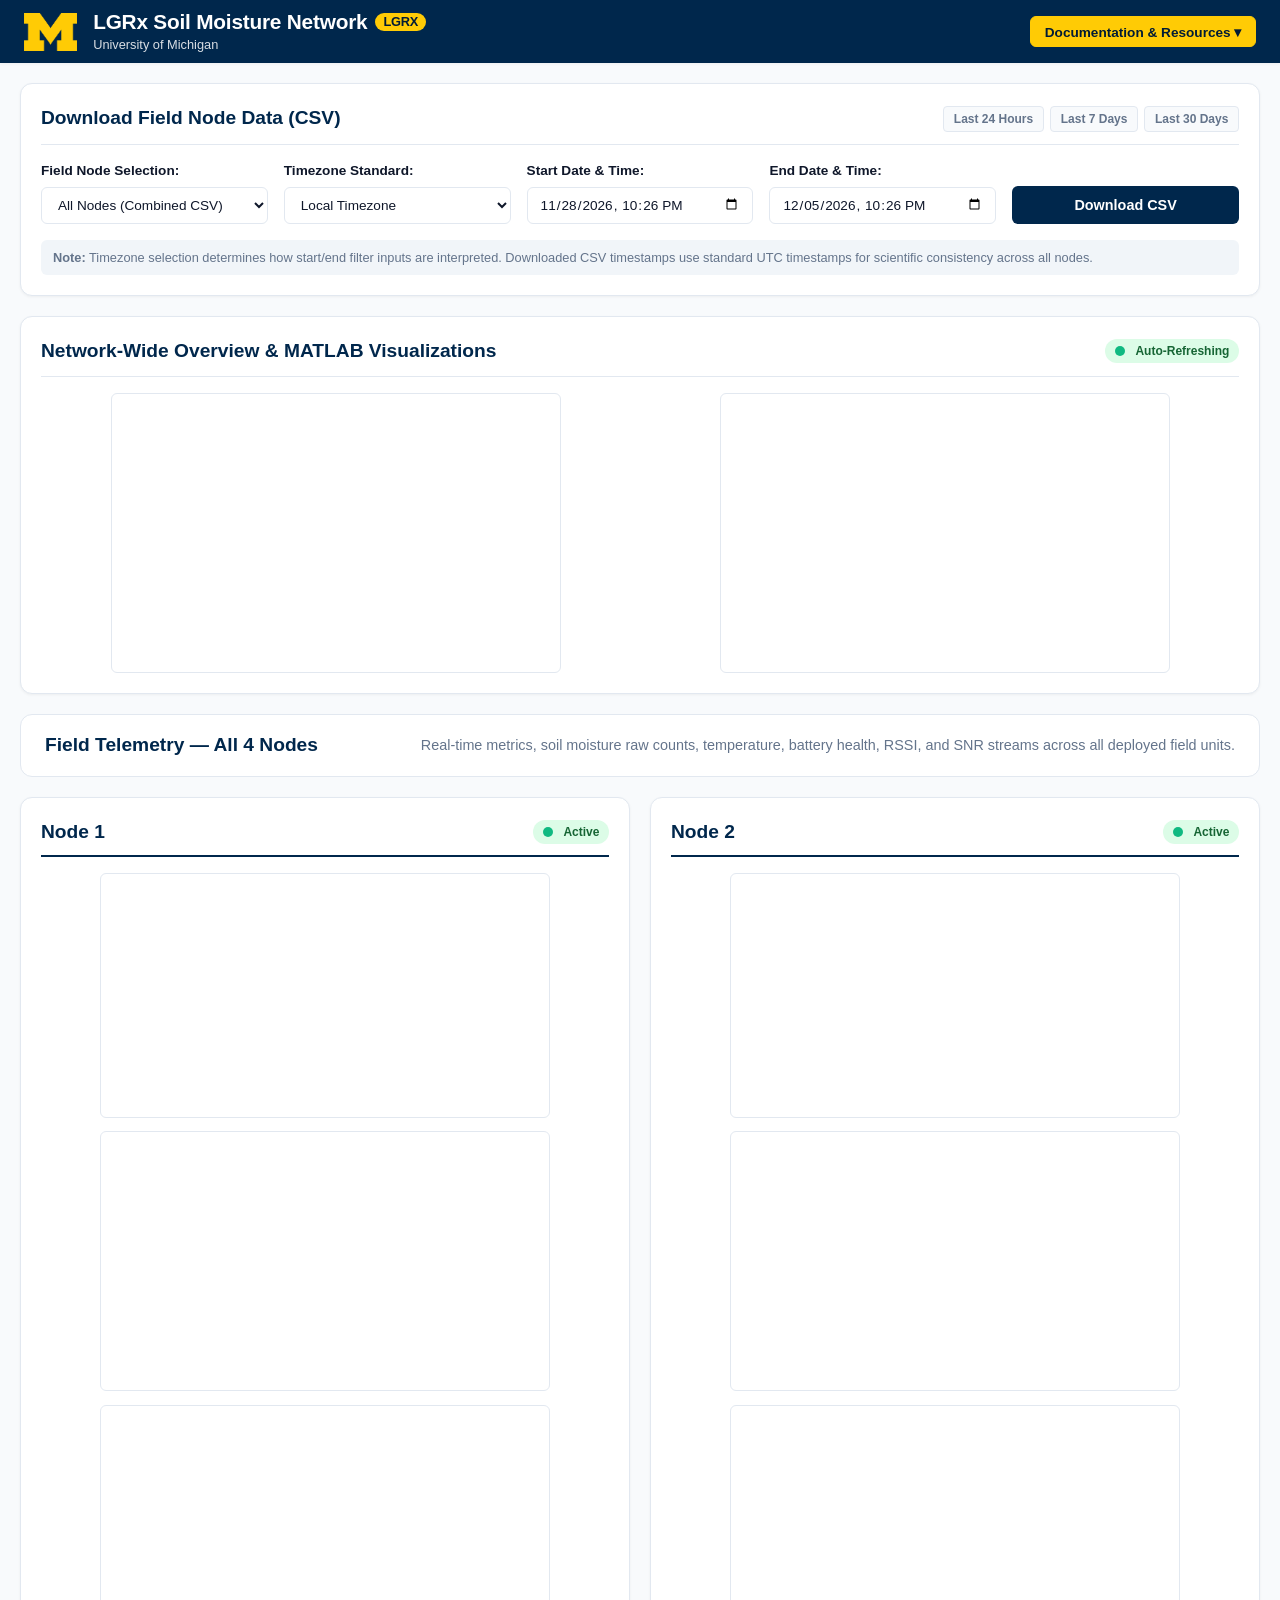
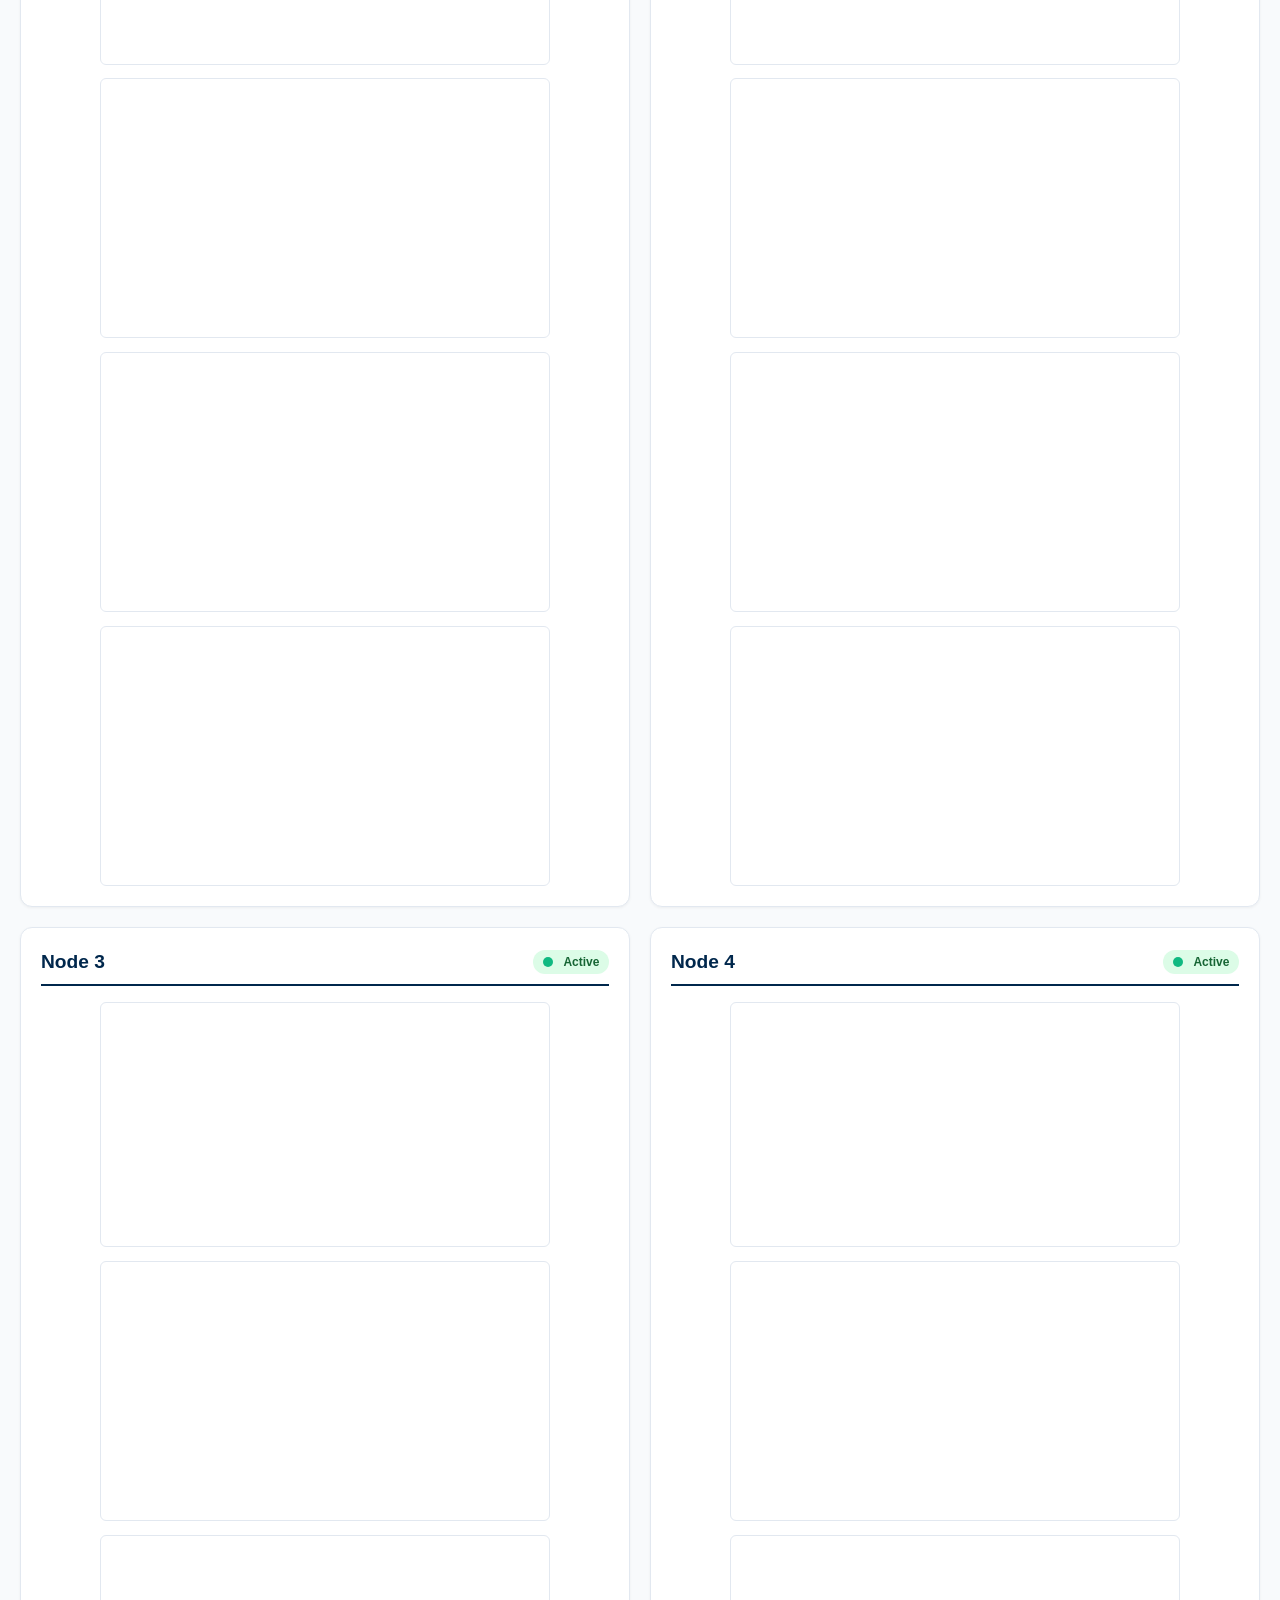
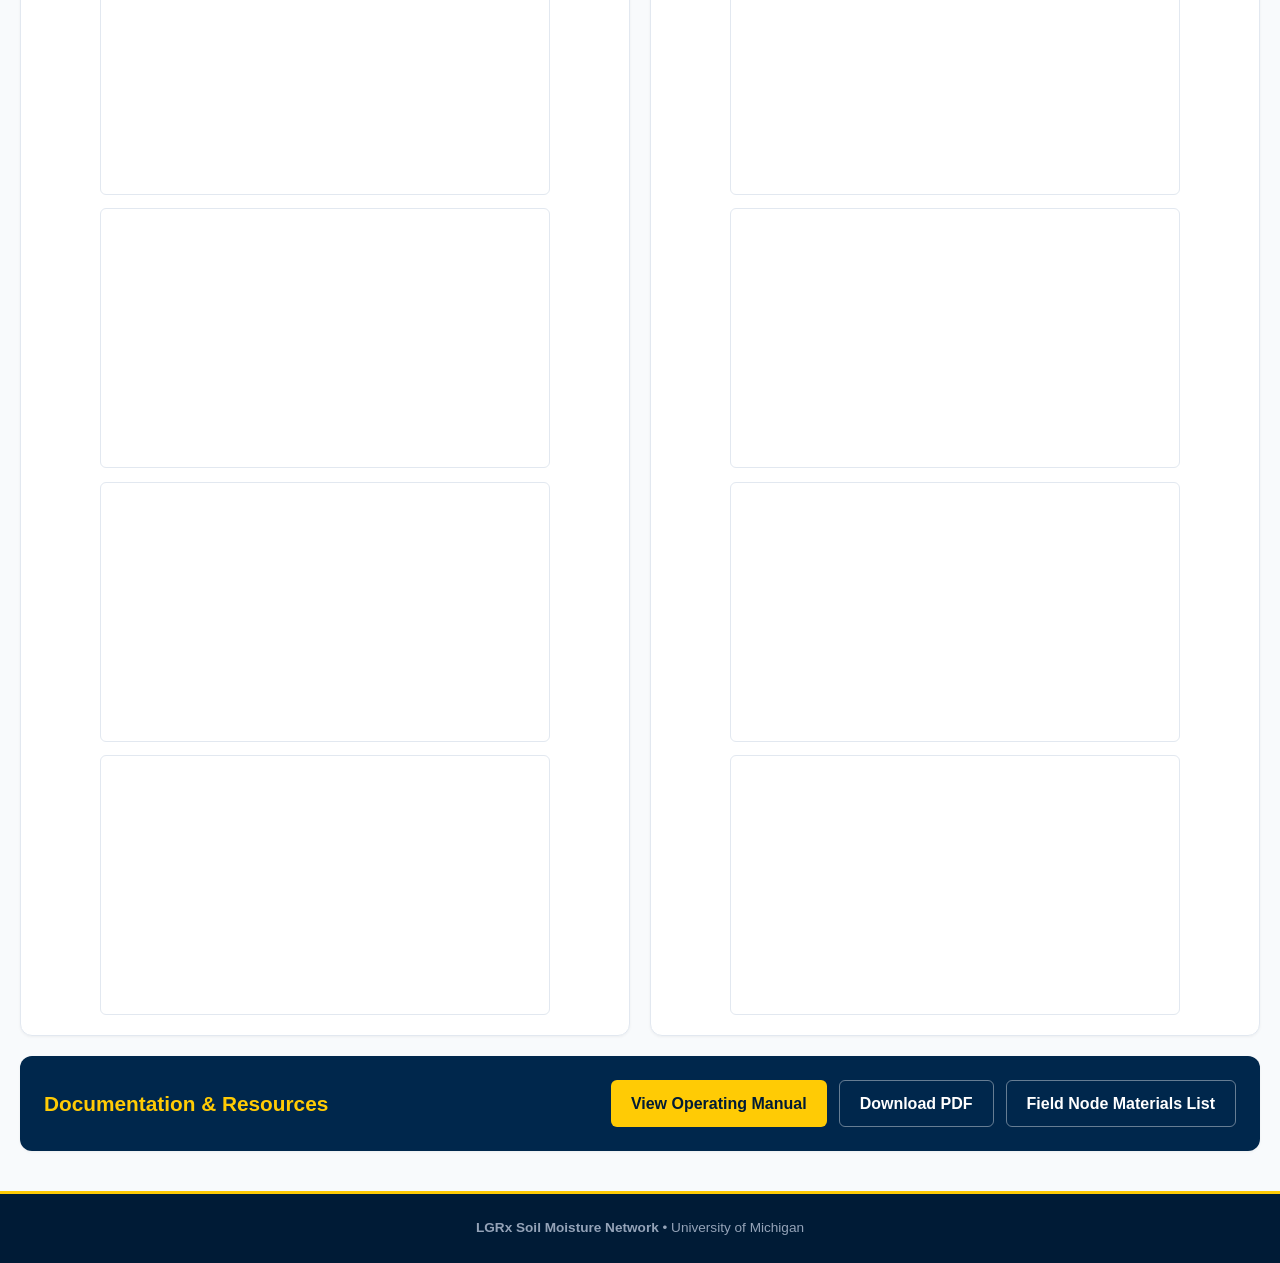
==== index.html @ bcc104c2 "Force CSS cache refresh for dropdown menu styles" ====
<!DOCTYPE html>
<html lang="en">
<head>
    <meta charset="UTF-8">
    <meta name="viewport" content="width=device-width, initial-scale=1.0">
    <meta name="description" content="LGRx Soil Moisture Network — Live field node telemetry, MATLAB visualizations, and CSV data download tool.">
    <title>LGRx Soil Moisture Network Dashboard</title>
    <link rel="stylesheet" href="assets/style.css?v=20260827_v2">
    <script src="assets/main.js" defer></script>
    <script src="assets/download.js" defer></script>
</head>
<body>
    <header class="header">
        <div class="header-container">
            <div class="branding">
                <a href="index.html">
                    <img src="assets/images/Block_M-Hex.png" alt="University of Michigan Block M Logo">
                </a>
                <div class="branding-text">
                    <h1>LGRx Soil Moisture Network <span class="badge-lgrx">LGRx</span></h1>
                    <p>University of Michigan</p>
                </div>
            </div>
            <nav class="nav-links" aria-label="Main navigation">
                <div class="dropdown">
                    <button class="btn-highlight" aria-haspopup="true">Documentation & Resources ▾</button>
                    <div class="dropdown-content">
                        <a href="manual.html">View Operating Manual</a>
                        <a href="assets/manual.pdf" download>Download Manual (PDF)</a>
                        <a href="assets/field-node-materials.xlsx" download>Field Node Materials List</a>
                    </div>
                </div>
            </nav>
        </div>
    </header>

    <div class="main-wrapper">

        <!-- Data Download Section -->
        <section id="data-download" class="section-card">
            <div class="section-header">
                <h2>Download Field Node Data (CSV)</h2>
                <div class="preset-buttons">
                    <button type="button" class="btn-preset" id="preset-24h">Last 24 Hours</button>
                    <button type="button" class="btn-preset" id="preset-7d">Last 7 Days</button>
                    <button type="button" class="btn-preset" id="preset-30d">Last 30 Days</button>
                </div>
            </div>
            
            <form id="download-form">
                <div class="download-grid">
                    <div class="form-group">
                        <label for="node-select">Field Node Selection:</label>
                        <select id="node-select">
                            <option value="all">All Nodes (Combined CSV)</option>
                            <option value="1">Node 1 (Channel 2996904)</option>
                            <option value="2">Node 2 (Channel 2996908)</option>
                            <option value="3">Node 3 (Channel 2996910)</option>
                            <option value="4">Node 4 (Channel 2996911)</option>
                        </select>
                    </div>

                    <div class="form-group">
                        <label for="timezone-select">Timezone Standard:</label>
                        <select id="timezone-select">
                            <option value="local">Local Timezone</option>
                            <option value="UTC">UTC (Universal Time)</option>
                        </select>
                    </div>

                    <div class="form-group">
                        <label for="start">Start Date & Time:</label>
                        <input type="datetime-local" id="start" required>
                    </div>

                    <div class="form-group">
                        <label for="end">End Date & Time:</label>
                        <input type="datetime-local" id="end" required>
                    </div>

                    <div class="form-group">
                        <button type="submit" class="btn-submit">
                            <span>Download CSV</span>
                        </button>
                    </div>
                </div>
            </form>
            
            <div id="download-status" class="download-status"></div>

            <p class="download-note">
                <strong>Note:</strong> Timezone selection determines how start/end filter inputs are interpreted. Downloaded CSV timestamps use standard UTC timestamps for scientific consistency across all nodes.
            </p>
        </section>

        <!-- Network Overview Plots -->
        <section id="network-plots" class="section-card">
            <div class="section-header">
                <h2>Network-Wide Overview & MATLAB Visualizations</h2>
                <span class="node-status-badge"><span class="pulse-dot"></span>Auto-Refreshing</span>
            </div>
            <div class="plot-row">
                <iframe
                    id="moisturePlot"
                    title="Volumetric Soil Moisture Network Overview"
                    src="https://thingspeak.mathworks.com/apps/matlab_visualizations/631513"
                    loading="lazy">
                </iframe>

                <iframe
                    id="tempPlot"
                    title="Ground Temperature Network Overview"
                    src="https://thingspeak.mathworks.com/apps/matlab_visualizations/631516"
                    loading="lazy">
                </iframe>
            </div>
        </section>

        <!-- ALL 4 FIELD NODES ON 1 SINGLE PAGE -->
        <section id="all-nodes" class="all-nodes-container">
            <div class="section-header" style="background: var(--bg-card); padding: 1rem 1.5rem; border-radius: var(--radius-md); margin-bottom: 1.25rem; border: 1px solid var(--border-color);">
                <h2>Field Telemetry — All 4 Nodes</h2>
                <p style="font-size: 0.9rem; color: var(--text-muted);">Real-time metrics, soil moisture raw counts, temperature, battery health, RSSI, and SNR streams across all deployed field units.</p>
            </div>

            <div class="nodes-grid-4col">
                <!-- NODE 1 -->
                <div class="node-card">
                    <div class="node-header">
                        <h3><a href="https://thingspeak.mathworks.com/channels/2996904" target="_blank" rel="noopener noreferrer">Node 1</a></h3>
                        <span class="node-status-badge"><span class="pulse-dot"></span>Active</span>
                    </div>
                    <div class="iframe-container">
                        <iframe loading="lazy" class="widget-iframe" src="https://thingspeak.mathworks.com/channels/2996904/widgets/1096794" title="Node 1 Status Widget"></iframe>
                        <iframe loading="lazy" src="https://thingspeak.mathworks.com/channels/2996904/charts/2?bgcolor=%23ffffff&color=%2300274C&days=10&dynamic=true&title=Raw+Soil+Moisture&type=line&xaxis=Date&yaxis=Soil+Moisture+%28Raw%29" title="Node 1 Raw Soil Moisture"></iframe>
                        <iframe loading="lazy" src="https://thingspeak.mathworks.com/channels/2996904/charts/3?bgcolor=%23ffffff&color=%2300b4d8&days=10&dynamic=true&title=Temperature&type=line&xaxis=Date&yaxis=Temperature+%28C%29" title="Node 1 Temperature"></iframe>
                        <iframe loading="lazy" src="https://thingspeak.mathworks.com/channels/2996904/charts/4?average=240&bgcolor=%23ffffff&color=%23FFCB05&days=10&dynamic=true&title=Battery+Voltage&type=line&xaxis=Date&yaxis=Volts" title="Node 1 Battery Voltage"></iframe>
                        <iframe loading="lazy" src="https://thingspeak.mathworks.com/channels/2996904/charts/5?bgcolor=%23ffffff&color=%2310b981&days=2&dynamic=true&results=60&title=Received+Signal+Strength&type=line&xaxis=Date&yaxis=dBm" title="Node 1 RSSI"></iframe>
                        <iframe loading="lazy" src="https://thingspeak.mathworks.com/channels/2996904/charts/6?bgcolor=%23ffffff&color=%238b5cf6&days=2&dynamic=true&results=60&title=Signal-to-Noise+Ratio&type=line&xaxis=Date&yaxis=dB" title="Node 1 SNR"></iframe>
                    </div>
                </div>

                <!-- NODE 2 -->
                <div class="node-card">
                    <div class="node-header">
                        <h3><a href="https://thingspeak.mathworks.com/channels/2996908" target="_blank" rel="noopener noreferrer">Node 2</a></h3>
                        <span class="node-status-badge"><span class="pulse-dot"></span>Active</span>
                    </div>
                    <div class="iframe-container">
                        <iframe loading="lazy" class="widget-iframe" src="https://thingspeak.mathworks.com/channels/2996908/widgets/1096799" title="Node 2 Status Widget"></iframe>
                        <iframe loading="lazy" src="https://thingspeak.mathworks.com/channels/2996908/charts/2?bgcolor=%23ffffff&color=%2300274C&days=10&dynamic=true&title=Raw+Soil+Moisture&type=line&xaxis=Date&yaxis=Soil+Moisture+%28Raw%29" title="Node 2 Raw Soil Moisture"></iframe>
                        <iframe loading="lazy" src="https://thingspeak.mathworks.com/channels/2996908/charts/3?bgcolor=%23ffffff&color=%2300b4d8&days=10&dynamic=true&title=Temperature&type=line&xaxis=Date&yaxis=Temperature+%28C%29" title="Node 2 Temperature"></iframe>
                        <iframe loading="lazy" src="https://thingspeak.mathworks.com/channels/2996908/charts/4?average=240&bgcolor=%23ffffff&color=%23FFCB05&days=10&dynamic=true&title=Battery+Voltage&type=line&xaxis=Date&yaxis=Volts" title="Node 2 Battery Voltage"></iframe>
                        <iframe loading="lazy" src="https://thingspeak.mathworks.com/channels/2996908/charts/5?bgcolor=%23ffffff&color=%2310b981&days=2&dynamic=true&results=60&title=Received+Signal+Strength&type=line&xaxis=Date&yaxis=dBm" title="Node 2 RSSI"></iframe>
                        <iframe loading="lazy" src="https://thingspeak.mathworks.com/channels/2996908/charts/6?bgcolor=%23ffffff&color=%238b5cf6&days=2&dynamic=true&results=60&title=Signal-to-Noise+Ratio&type=line&xaxis=Date&yaxis=dB" title="Node 2 SNR"></iframe>
                    </div>
                </div>

                <!-- NODE 3 -->
                <div class="node-card">
                    <div class="node-header">
                        <h3><a href="https://thingspeak.mathworks.com/channels/2996910" target="_blank" rel="noopener noreferrer">Node 3</a></h3>
                        <span class="node-status-badge"><span class="pulse-dot"></span>Active</span>
                    </div>
                    <div class="iframe-container">
                        <iframe loading="lazy" class="widget-iframe" src="https://thingspeak.mathworks.com/channels/2996910/widgets/1096813" title="Node 3 Status Widget"></iframe>
                        <iframe loading="lazy" src="https://thingspeak.mathworks.com/channels/2996910/charts/2?bgcolor=%23ffffff&color=%2300274C&days=10&dynamic=true&title=Raw+Soil+Moisture&type=line&xaxis=Date&yaxis=Soil+Moisture+%28Raw%29" title="Node 3 Raw Soil Moisture"></iframe>
                        <iframe loading="lazy" src="https://thingspeak.mathworks.com/channels/2996910/charts/3?bgcolor=%23ffffff&color=%2300b4d8&days=10&dynamic=true&title=Temperature&type=line&xaxis=Date&yaxis=Temperature+%28C%29" title="Node 3 Temperature"></iframe>
                        <iframe loading="lazy" src="https://thingspeak.mathworks.com/channels/2996910/charts/4?average=240&bgcolor=%23ffffff&color=%23FFCB05&days=10&dynamic=true&title=Battery+Voltage&type=line&xaxis=Date&yaxis=Volts" title="Node 3 Battery Voltage"></iframe>
                        <iframe loading="lazy" src="https://thingspeak.mathworks.com/channels/2996910/charts/5?bgcolor=%23ffffff&color=%2310b981&days=2&dynamic=true&results=60&title=Received+Signal+Strength&type=line&xaxis=Date&yaxis=dBm" title="Node 3 RSSI"></iframe>
                        <iframe loading="lazy" src="https://thingspeak.mathworks.com/channels/2996910/charts/6?bgcolor=%23ffffff&color=%238b5cf6&days=2&dynamic=true&results=60&title=Signal-to-Noise+Ratio&type=line&xaxis=Date&yaxis=dB" title="Node 3 SNR"></iframe>
                    </div>
                </div>

                <!-- NODE 4 -->
                <div class="node-card">
                    <div class="node-header">
                        <h3><a href="https://thingspeak.mathworks.com/channels/2996911" target="_blank" rel="noopener noreferrer">Node 4</a></h3>
                        <span class="node-status-badge"><span class="pulse-dot"></span>Active</span>
                    </div>
                    <div class="iframe-container">
                        <iframe loading="lazy" class="widget-iframe" src="https://thingspeak.mathworks.com/channels/2996911/widgets/1096815" title="Node 4 Status Widget"></iframe>
                        <iframe loading="lazy" src="https://thingspeak.mathworks.com/channels/2996911/charts/2?bgcolor=%23ffffff&color=%2300274C&days=10&dynamic=true&title=Raw+Soil+Moisture&type=line&xaxis=Date&yaxis=Soil+Moisture+%28Raw%29" title="Node 4 Raw Soil Moisture"></iframe>
                        <iframe loading="lazy" src="https://thingspeak.mathworks.com/channels/2996911/charts/3?bgcolor=%23ffffff&color=%2300b4d8&days=10&dynamic=true&title=Temperature&type=line&xaxis=Date&yaxis=Temperature+%28C%29" title="Node 4 Temperature"></iframe>
                        <iframe loading="lazy" src="https://thingspeak.mathworks.com/channels/2996911/charts/4?average=240&bgcolor=%23ffffff&color=%23FFCB05&days=10&dynamic=true&title=Battery+Voltage&type=line&xaxis=Date&yaxis=Volts" title="Node 4 Battery Voltage"></iframe>
                        <iframe loading="lazy" src="https://thingspeak.mathworks.com/channels/2996911/charts/5?bgcolor=%23ffffff&color=%2310b981&days=2&dynamic=true&results=60&title=Received+Signal+Strength&type=line&xaxis=Date&yaxis=dBm" title="Node 4 RSSI"></iframe>
                        <iframe loading="lazy" src="https://thingspeak.mathworks.com/channels/2996911/charts/6?bgcolor=%23ffffff&color=%238b5cf6&days=2&dynamic=true&results=60&title=Signal-to-Noise+Ratio&type=line&xaxis=Date&yaxis=dB" title="Node 4 SNR"></iframe>
                    </div>
                </div>
            </div>
        </section>

        <!-- Soil Moisture Operating Manual & Resources Banner Section -->
        <section id="operating-manual" class="manual-banner">
            <div class="manual-content">
                <h2>Documentation & Resources</h2>
            </div>
            <div class="manual-actions">
                <a href="manual.html" class="btn-manual-primary">View Operating Manual</a>
                <a href="assets/manual.pdf" download class="btn-manual-secondary">Download PDF</a>
                <a href="assets/field-node-materials.xlsx" download class="btn-manual-secondary">Field Node Materials List</a>
            </div>
        </section>

    </div>

    <footer class="footer">
        <p><strong>LGRx Soil Moisture Network</strong> • University of Michigan</p>
    </footer>
</body>
</html>
---- assets/style.css ----
/* ==========================================================================
   LGRx Soil Moisture Network — Custom Design System
   University of Michigan
   ========================================================================== */

:root {
  --umich-blue: #00274C;
  --umich-blue-dark: #001b36;
  --umich-blue-matte: #00274C;
  --umich-maize: #FFCB05;
  --accent-cyan: #00b4d8;
  --accent-green: #10b981;
  --accent-red: #ef4444;
  
  --bg-main: #f8fafc;
  --bg-card: #ffffff;
  --border-color: #e2e8f0;
  --border-hover: #cbd5e1;
  
  --text-main: #0f172a;
  --text-muted: #64748b;
  --text-light: #94a3b8;

  --shadow-sm: 0 1px 3px rgba(0,0,0,0.05);
  --shadow-md: 0 4px 12px rgba(0,0,0,0.06);
  --shadow-lg: 0 10px 25px rgba(0,0,0,0.1);
  --radius-sm: 6px;
  --radius-md: 12px;
  --radius-lg: 16px;
}

/* Base Styles - Arial font */
* {
  box-sizing: border-box;
  margin: 0;
  padding: 0;
}

body {
  font-family: Arial, Helvetica, sans-serif;
  background-color: var(--bg-main);
  color: var(--text-main);
  line-height: 1.5;
  -webkit-font-smoothing: antialiased;
}

/* Header & Navigation Taskbar — Scrolls away with the page (position: relative) */
.header {
  background-color: var(--umich-blue-matte);
  color: #ffffff;
  padding: 0.6rem 1.5rem;
  box-shadow: var(--shadow-sm);
  position: relative;
  z-index: 100;
}

.header-container {
  max-width: 1800px;
  margin: 0 auto;
  display: flex;
  justify-content: space-between;
  align-items: center;
  flex-wrap: wrap;
  gap: 0.75rem;
}

.branding {
  display: flex;
  align-items: center;
  gap: 1rem;
}

.branding img {
  height: 38px;
  width: auto;
  object-fit: contain;
  display: block;
}

.branding-text h1 {
  font-family: Arial, Helvetica, sans-serif;
  font-size: 1.3rem;
  font-weight: bold;
  color: #ffffff;
  letter-spacing: -0.01em;
  display: flex;
  align-items: center;
  gap: 0.5rem;
  line-height: 1.2;
}

.branding-text h1 .badge-lgrx {
  background-color: var(--umich-maize);
  color: var(--umich-blue-dark);
  font-size: 0.8rem;
  padding: 0.1rem 0.5rem;
  border-radius: 16px;
  font-weight: bold;
  text-transform: uppercase;
}

.branding-text p {
  font-size: 0.8rem;
  color: rgba(255, 255, 255, 0.85);
}

.nav-links {
  display: flex;
  align-items: center;
  gap: 0.5rem;
}

.nav-links a, .nav-links button {
  background: transparent;
  border: 1px solid rgba(255, 255, 255, 0.25);
  color: #ffffff;
  padding: 0.4rem 0.85rem;
  border-radius: var(--radius-sm);
  font-size: 0.85rem;
  font-weight: bold;
  text-decoration: none;
  cursor: pointer;
  transition: all 0.2s ease;
  display: inline-flex;
  align-items: center;
  font-family: Arial, Helvetica, sans-serif;
}

.nav-links a:hover, .nav-links button:hover {
  background: rgba(255, 255, 255, 0.2);
  border-color: var(--umich-maize);
  color: var(--umich-maize);
}

.nav-links .btn-highlight {
  background: var(--umich-maize);
  color: var(--umich-blue-dark);
  font-weight: bold;
  border-color: var(--umich-maize);
}

.nav-links .btn-highlight:hover {
  background: #e6b800;
  color: var(--umich-blue-dark);
}

/* Dropdown Menu Styles */
.dropdown {
  position: relative;
  display: inline-block;
}

.dropdown-content {
  display: none;
  position: absolute;
  right: 0;
  background-color: var(--bg-card);
  min-width: 250px;
  box-shadow: var(--shadow-lg);
  border-radius: var(--radius-sm);
  z-index: 200;
  border: 1px solid var(--border-color);
  margin-top: 0.25rem;
  overflow: hidden;
}

.nav-links .dropdown-content a {
  color: var(--text-main);
  background: transparent;
  padding: 0.75rem 1rem;
  text-decoration: none;
  display: block;
  border: none;
  border-bottom: 1px solid var(--border-color);
  font-weight: normal;
  border-radius: 0;
}

.nav-links .dropdown-content a:last-child {
  border-bottom: none;
}

.nav-links .dropdown-content a:hover {
  background-color: var(--bg-main);
  color: var(--umich-blue);
  border-bottom: 1px solid var(--border-color);
}

.nav-links .dropdown:hover .dropdown-content,
.nav-links .dropdown:focus-within .dropdown-content {
  display: block;
}

/* Page Layout */
.main-wrapper {
  max-width: 1800px;
  margin: 0 auto;
  padding: 1.25rem;
}

.pulse-dot {
  display: inline-block;
  width: 10px;
  height: 10px;
  border-radius: 50%;
  background-color: var(--accent-green);
  box-shadow: 0 0 0 0 rgba(16, 185, 129, 0.7);
  animation: pulse 2s infinite;
  margin-right: 6px;
}

@keyframes pulse {
  0% { box-shadow: 0 0 0 0 rgba(16, 185, 129, 0.7); }
  70% { box-shadow: 0 0 0 8px rgba(16, 185, 129, 0); }
  100% { box-shadow: 0 0 0 0 rgba(16, 185, 129, 0); }
}

/* Sections Styling */
.section-card {
  background: var(--bg-card);
  border-radius: var(--radius-md);
  border: 1px solid var(--border-color);
  box-shadow: var(--shadow-sm);
  padding: 1.25rem;
  margin-bottom: 1.25rem;
}

.section-header {
  display: flex;
  justify-content: space-between;
  align-items: center;
  border-bottom: 1px solid var(--border-color);
  padding-bottom: 0.65rem;
  margin-bottom: 1rem;
}

.section-header h2 {
  font-family: Arial, Helvetica, sans-serif;
  font-size: 1.2rem;
  font-weight: bold;
  color: var(--umich-blue);
}

/* Data Download Form */
.download-grid {
  display: grid;
  grid-template-columns: repeat(auto-fit, minmax(180px, 1fr));
  gap: 1rem;
  align-items: end;
}

.form-group {
  display: flex;
  flex-direction: column;
  gap: 0.35rem;
}

.form-group label {
  font-size: 0.85rem;
  font-weight: bold;
  color: var(--text-main);
  font-family: Arial, Helvetica, sans-serif;
}

.form-group select, .form-group input {
  padding: 0.55rem 0.75rem;
  border: 1px solid var(--border-color);
  border-radius: var(--radius-sm);
  font-size: 0.85rem;
  background-color: #fff;
  color: var(--text-main);
  transition: border-color 0.2s ease;
  font-family: Arial, Helvetica, sans-serif;
}

.form-group select:focus, .form-group input:focus {
  outline: none;
  border-color: var(--umich-blue);
  box-shadow: 0 0 0 3px rgba(0, 39, 76, 0.1);
}

.preset-buttons {
  display: flex;
  gap: 0.4rem;
}

.btn-preset {
  background: var(--bg-main);
  border: 1px solid var(--border-color);
  padding: 0.3rem 0.6rem;
  border-radius: 4px;
  font-size: 0.75rem;
  font-weight: bold;
  cursor: pointer;
  color: var(--text-muted);
  transition: all 0.2s ease;
  font-family: Arial, Helvetica, sans-serif;
}

.btn-preset:hover {
  background: var(--umich-blue);
  color: #fff;
  border-color: var(--umich-blue);
}

/* Solid Matte Blue Submit Button */
.btn-submit {
  background-color: var(--umich-blue-matte);
  color: #ffffff;
  font-weight: bold;
  font-size: 0.9rem;
  padding: 0.6rem 1.25rem;
  border: none;
  border-radius: var(--radius-sm);
  cursor: pointer;
  transition: all 0.2s ease;
  display: inline-flex;
  align-items: center;
  justify-content: center;
  height: 38px;
  font-family: Arial, Helvetica, sans-serif;
}

.btn-submit:hover {
  background-color: var(--umich-blue-dark);
  box-shadow: var(--shadow-sm);
}

.download-note {
  margin-top: 1rem;
  font-size: 0.8rem;
  color: var(--text-muted);
  background: #f1f5f9;
  padding: 0.5rem 0.75rem;
  border-radius: var(--radius-sm);
}

.download-status {
  margin-top: 0.75rem;
  padding: 0.75rem;
  border-radius: var(--radius-sm);
  font-size: 0.85rem;
  font-weight: bold;
  display: none;
}

.download-status.info {
  display: block;
  background: #e0f2fe;
  color: #0369a1;
  border: 1px solid #bae6fd;
}

.download-status.success {
  display: block;
  background: #dcfce7;
  color: #15803d;
  border: 1px solid #bbf7d0;
}

.download-status.error {
  display: block;
  background: #fee2e2;
  color: #b91c1c;
  border: 1px solid #fecaca;
}

/* Network Overview Plots - Centered Alignment */
.plot-row {
  display: flex;
  justify-content: center;
  align-items: center;
  flex-wrap: wrap;
  gap: 1.25rem;
  width: 100%;
}

.plot-row iframe {
  width: 450px;
  max-width: 100%;
  height: 280px;
  border-radius: var(--radius-sm);
  border: 1px solid var(--border-color) !important;
  background: #ffffff;
  margin: 0 auto;
  display: block;
}

/* ALL 4 NODES ON 1 PAGE GRID */
.all-nodes-container {
  margin-bottom: 1.25rem;
}

.nodes-grid-4col {
  display: grid;
  grid-template-columns: repeat(4, 1fr);
  gap: 1.25rem;
}

@media (max-width: 1600px) {
  .nodes-grid-4col {
    grid-template-columns: repeat(2, 1fr);
  }
}

@media (max-width: 900px) {
  .nodes-grid-4col {
    grid-template-columns: 1fr;
  }
}

.node-card {
  background: var(--bg-card);
  border-radius: var(--radius-md);
  border: 1px solid var(--border-color);
  box-shadow: var(--shadow-sm);
  padding: 1.25rem;
  display: flex;
  flex-direction: column;
  gap: 1rem;
  transition: border-color 0.2s ease, box-shadow 0.2s ease;
  align-items: center;
}

.node-card:hover {
  border-color: var(--umich-blue);
  box-shadow: var(--shadow-md);
}

.node-header {
  display: flex;
  justify-content: space-between;
  align-items: center;
  padding-bottom: 0.5rem;
  border-bottom: 2px solid var(--umich-blue);
  width: 100%;
}

.node-header h3 {
  font-family: Arial, Helvetica, sans-serif;
  font-size: 1.2rem;
  font-weight: bold;
  color: var(--umich-blue);
}

.node-header h3 a {
  color: var(--umich-blue);
  text-decoration: none;
}

.node-header h3 a:hover {
  color: var(--accent-cyan);
  text-decoration: underline;
}

.node-status-badge {
  background-color: #dcfce7;
  color: #166534;
  font-size: 0.75rem;
  font-weight: bold;
  padding: 0.2rem 0.6rem;
  border-radius: 12px;
  display: flex;
  align-items: center;
  gap: 0.3rem;
}

/* IFRAME CONTAINER - CENTERED ALIGNMENT FOR ALL VISUALIZATIONS */
.iframe-container {
  display: flex;
  flex-direction: column;
  align-items: center;
  justify-content: center;
  gap: 0.85rem;
  width: 100%;
}

.iframe-container iframe {
  width: 100%;
  max-width: 450px;
  height: 260px;
  border: 1px solid var(--border-color);
  border-radius: var(--radius-sm);
  background: #ffffff;
  margin: 0 auto;
  display: block;
}

/* Top Battery Gauge Widget — Height set to 245px */
.widget-iframe {
  height: 245px !important;
  max-width: 450px;
  margin: 0 auto;
  display: block;
}

/* Soil Moisture Operating Manual Section — Solid Matte Blue */
.manual-banner {
  background-color: var(--umich-blue-matte);
  color: #ffffff;
  border-radius: var(--radius-md);
  padding: 1.5rem;
  display: flex;
  justify-content: space-between;
  align-items: center;
  flex-wrap: wrap;
  gap: 1.25rem;
  box-shadow: var(--shadow-sm);
  margin-bottom: 1.25rem;
}

.manual-content h2 {
  font-family: Arial, Helvetica, sans-serif;
  font-size: 1.3rem;
  font-weight: bold;
  color: var(--umich-maize);
}

.manual-actions {
  display: flex;
  gap: 0.75rem;
}

.btn-manual-primary {
  background-color: var(--umich-maize);
  color: var(--umich-blue-dark);
  font-weight: bold;
  padding: 0.65rem 1.25rem;
  border-radius: var(--radius-sm);
  text-decoration: none;
  display: inline-flex;
  align-items: center;
  transition: all 0.2s ease;
  font-family: Arial, Helvetica, sans-serif;
}

.btn-manual-primary:hover {
  background-color: #e6b800;
  transform: translateY(-1px);
}

.btn-manual-secondary {
  background: transparent;
  color: #ffffff;
  border: 1px solid rgba(255, 255, 255, 0.4);
  font-weight: bold;
  padding: 0.65rem 1.25rem;
  border-radius: var(--radius-sm);
  text-decoration: none;
  display: inline-flex;
  align-items: center;
  transition: all 0.2s ease;
  font-family: Arial, Helvetica, sans-serif;
}

.btn-manual-secondary:hover {
  background: rgba(255, 255, 255, 0.15);
  border-color: #ffffff;
}

/* Footer — Solid Matte Blue */
.footer {
  background-color: var(--umich-blue-dark);
  color: #94a3b8;
  padding: 1.5rem;
  text-align: center;
  font-size: 0.85rem;
  border-top: 3px solid var(--umich-maize);
  font-family: Arial, Helvetica, sans-serif;
}

.footer a {
  color: var(--umich-maize);
  text-decoration: none;
}

.footer a:hover {
  text-decoration: underline;
}
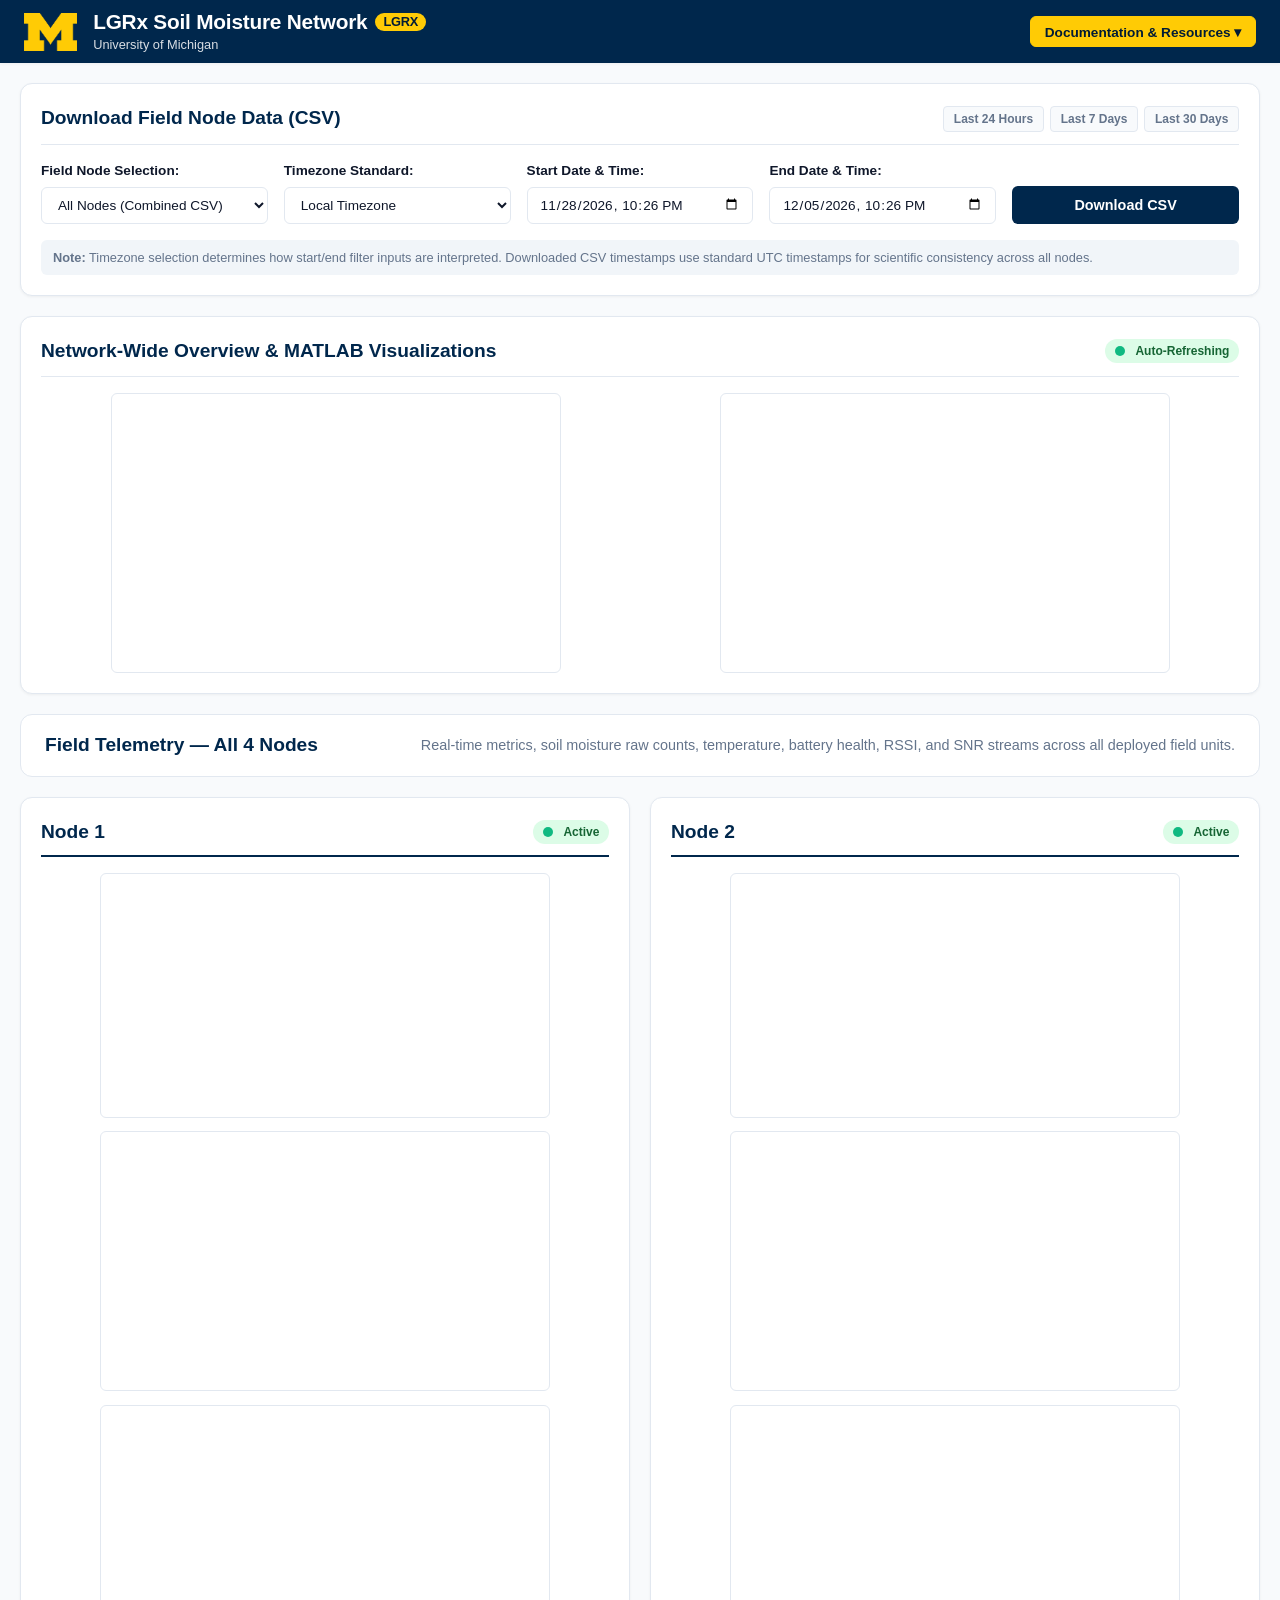
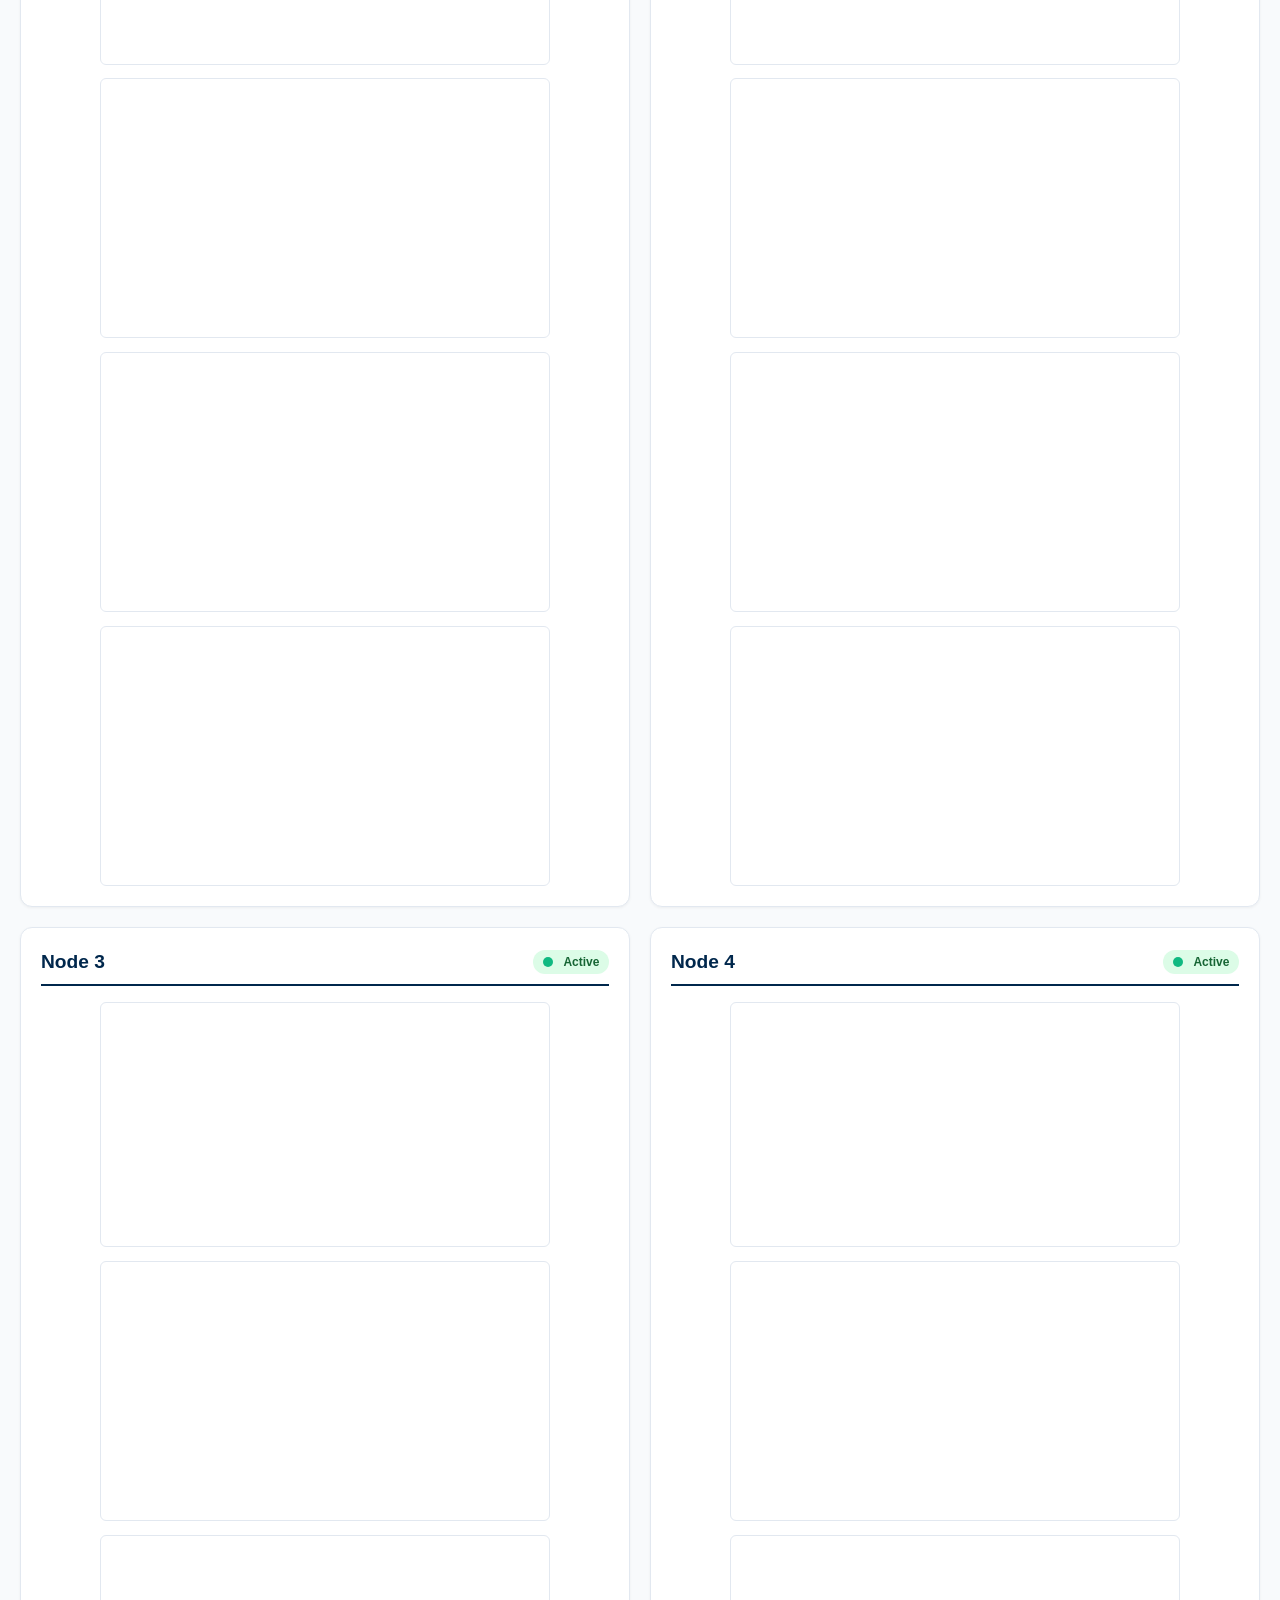
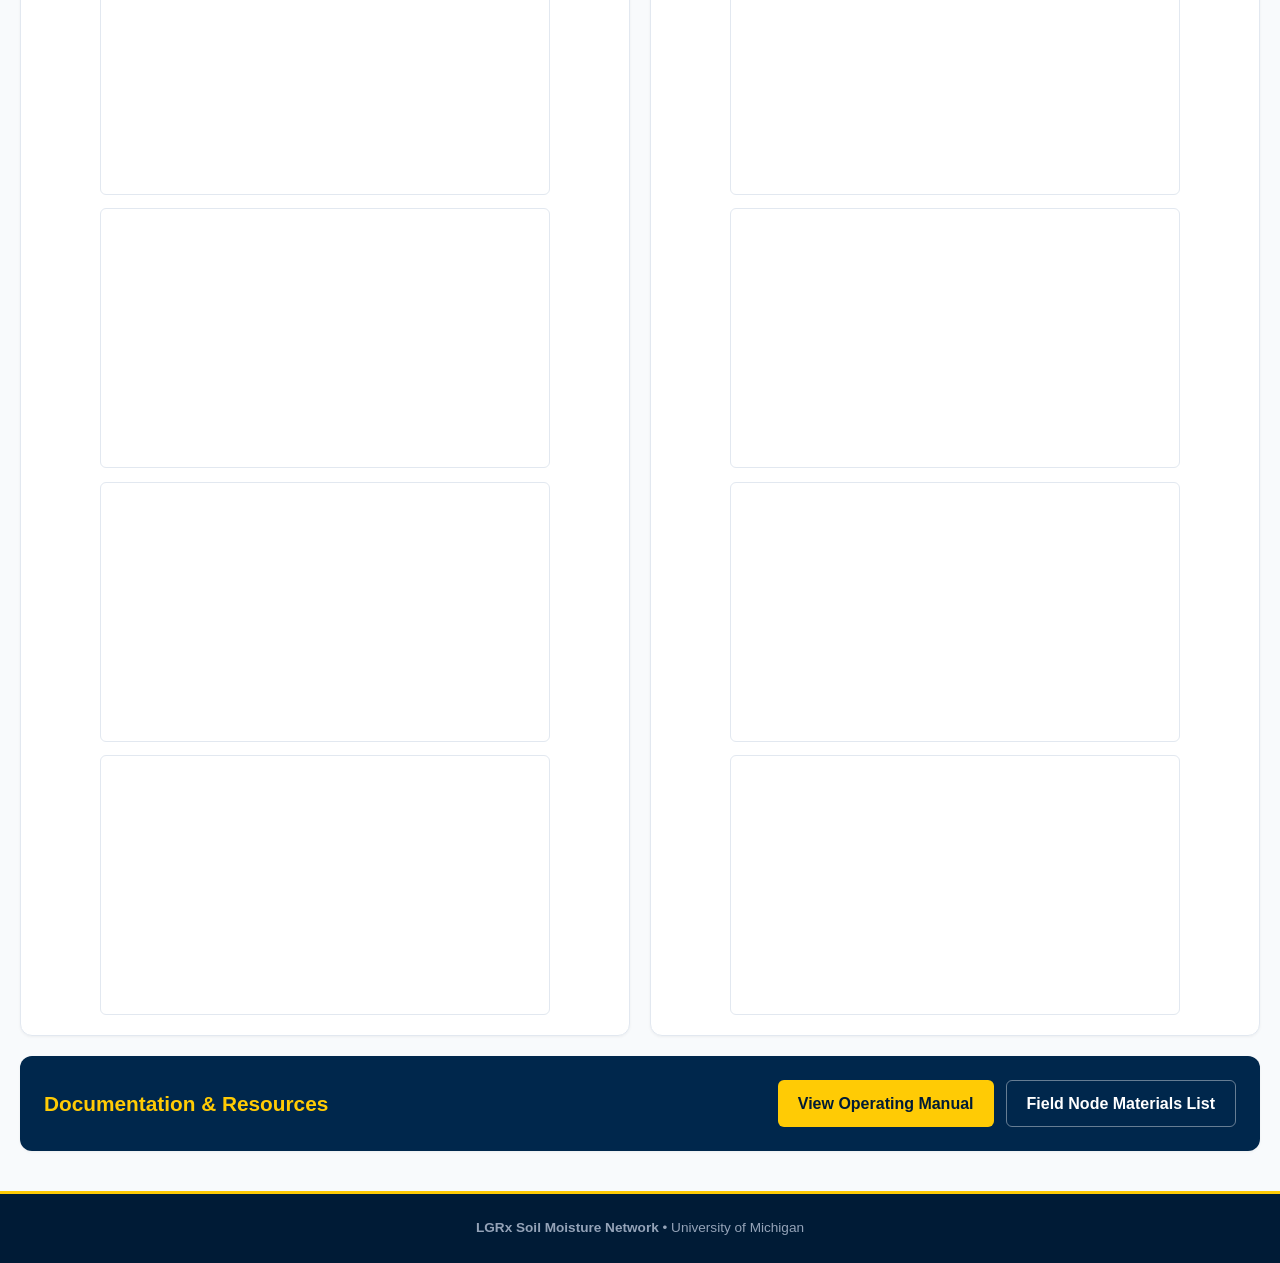
==== commit a1d5c796: "Remove download manual PDF buttons" ====
--- a/index.html
+++ b/index.html
@@ -26,7 +26,6 @@
                     <button class="btn-highlight" aria-haspopup="true">Documentation & Resources ▾</button>
                     <div class="dropdown-content">
                         <a href="manual.html">View Operating Manual</a>
-                        <a href="assets/manual.pdf" download>Download Manual (PDF)</a>
                         <a href="assets/field-node-materials.xlsx" download>Field Node Materials List</a>
                     </div>
                 </div>
@@ -197,7 +196,6 @@
             </div>
             <div class="manual-actions">
                 <a href="manual.html" class="btn-manual-primary">View Operating Manual</a>
-                <a href="assets/manual.pdf" download class="btn-manual-secondary">Download PDF</a>
                 <a href="assets/field-node-materials.xlsx" download class="btn-manual-secondary">Field Node Materials List</a>
             </div>
         </section>
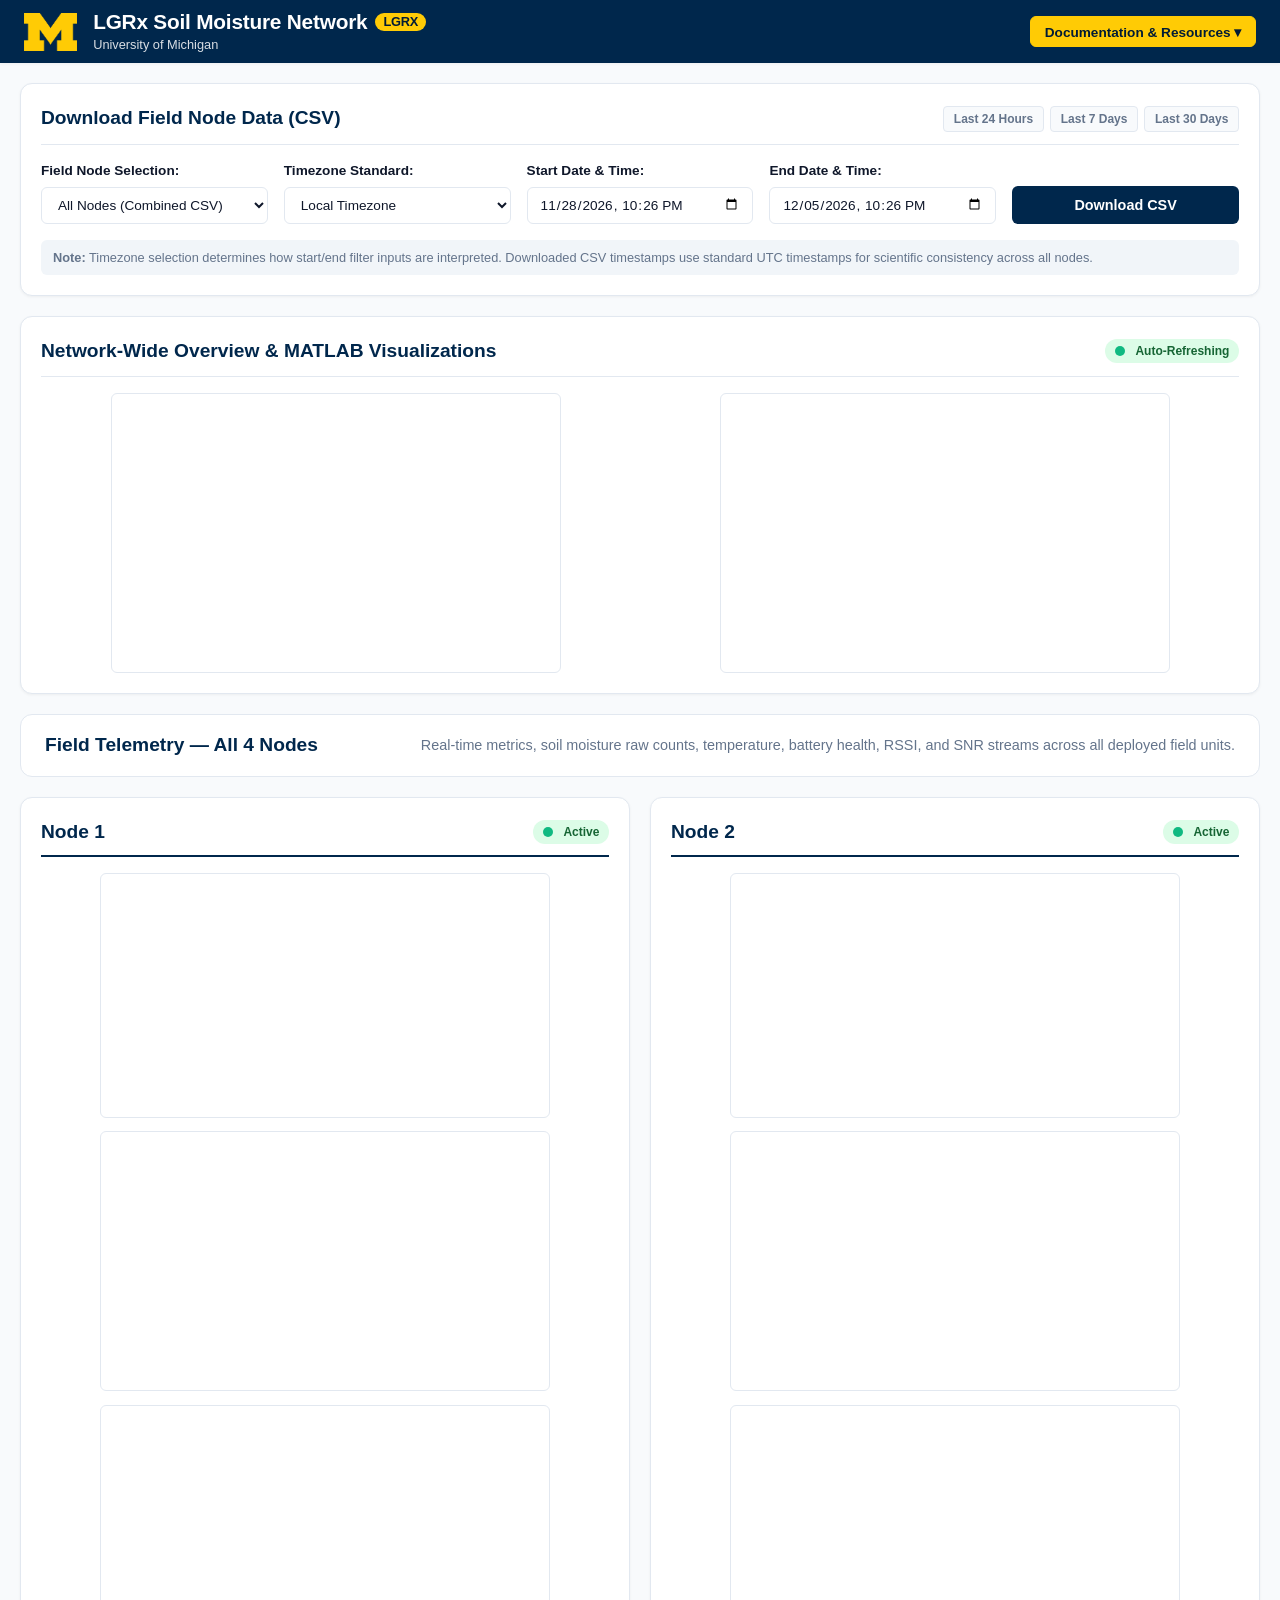
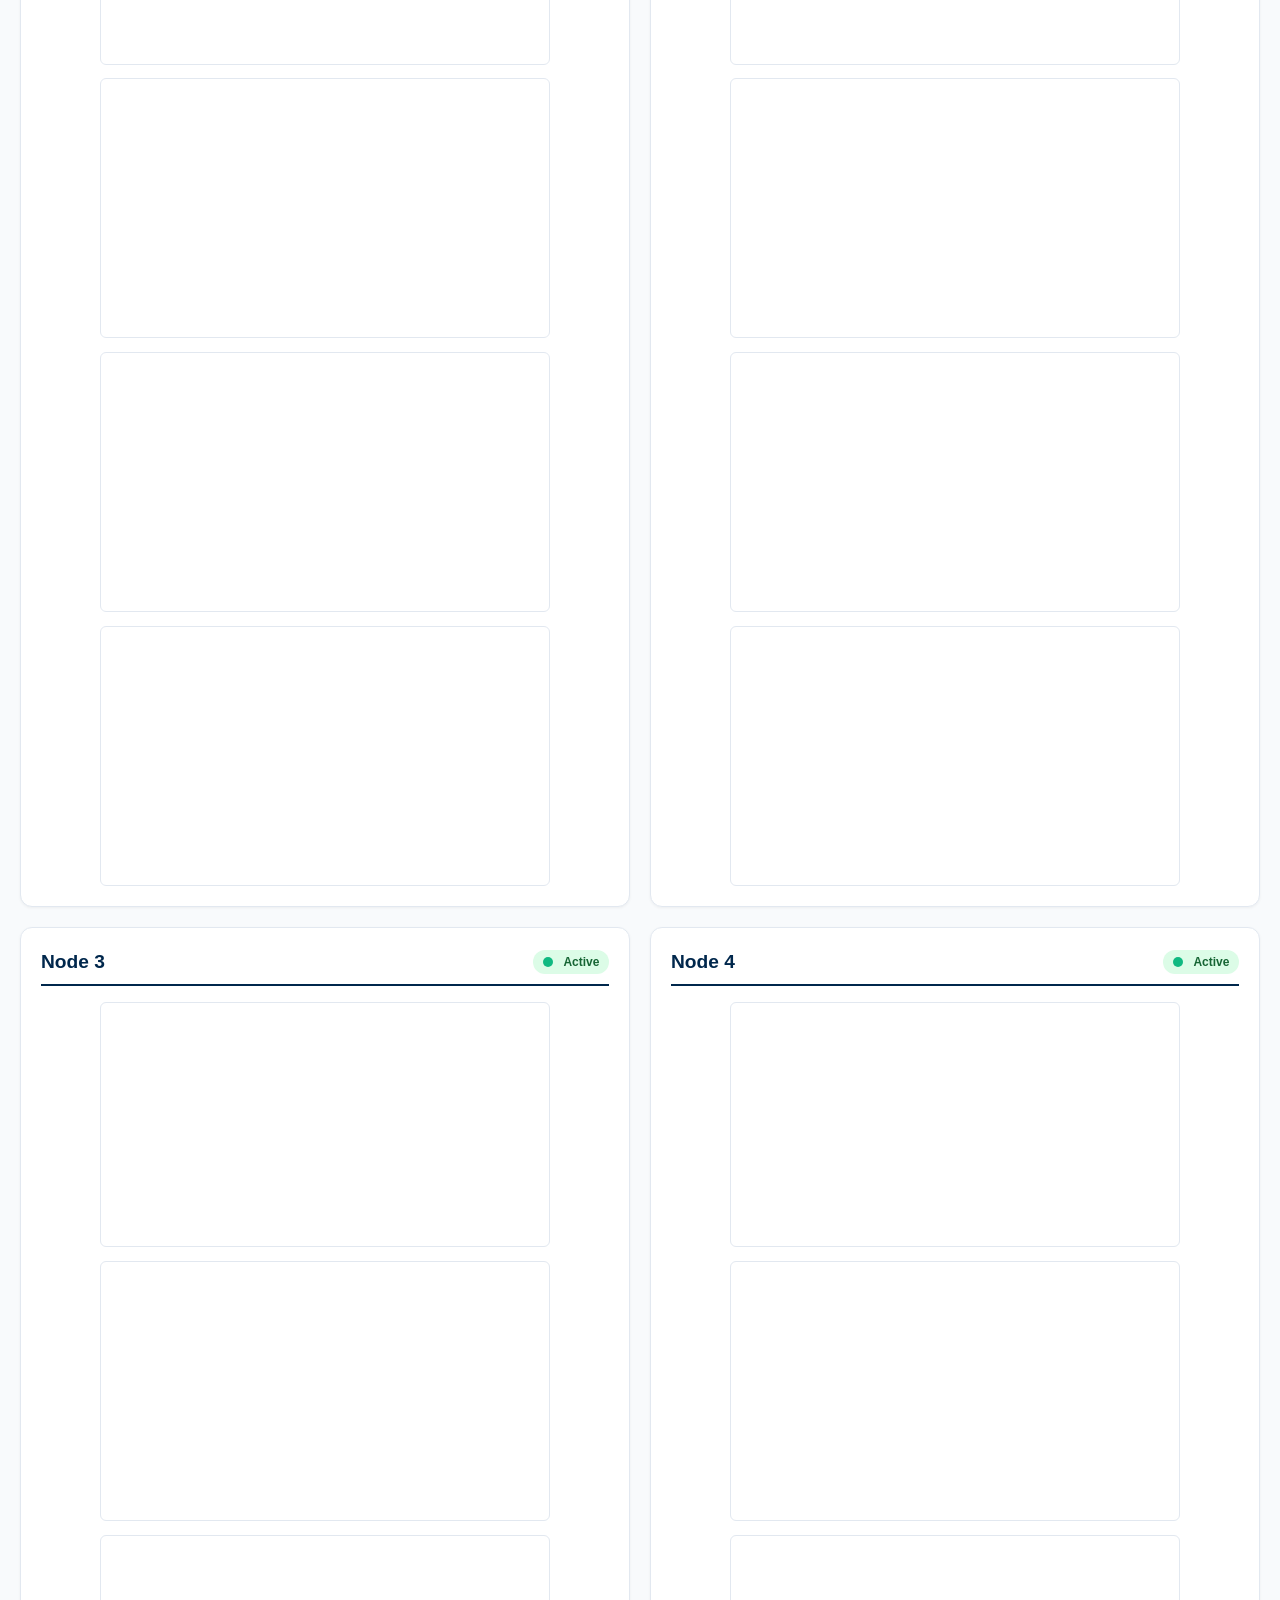
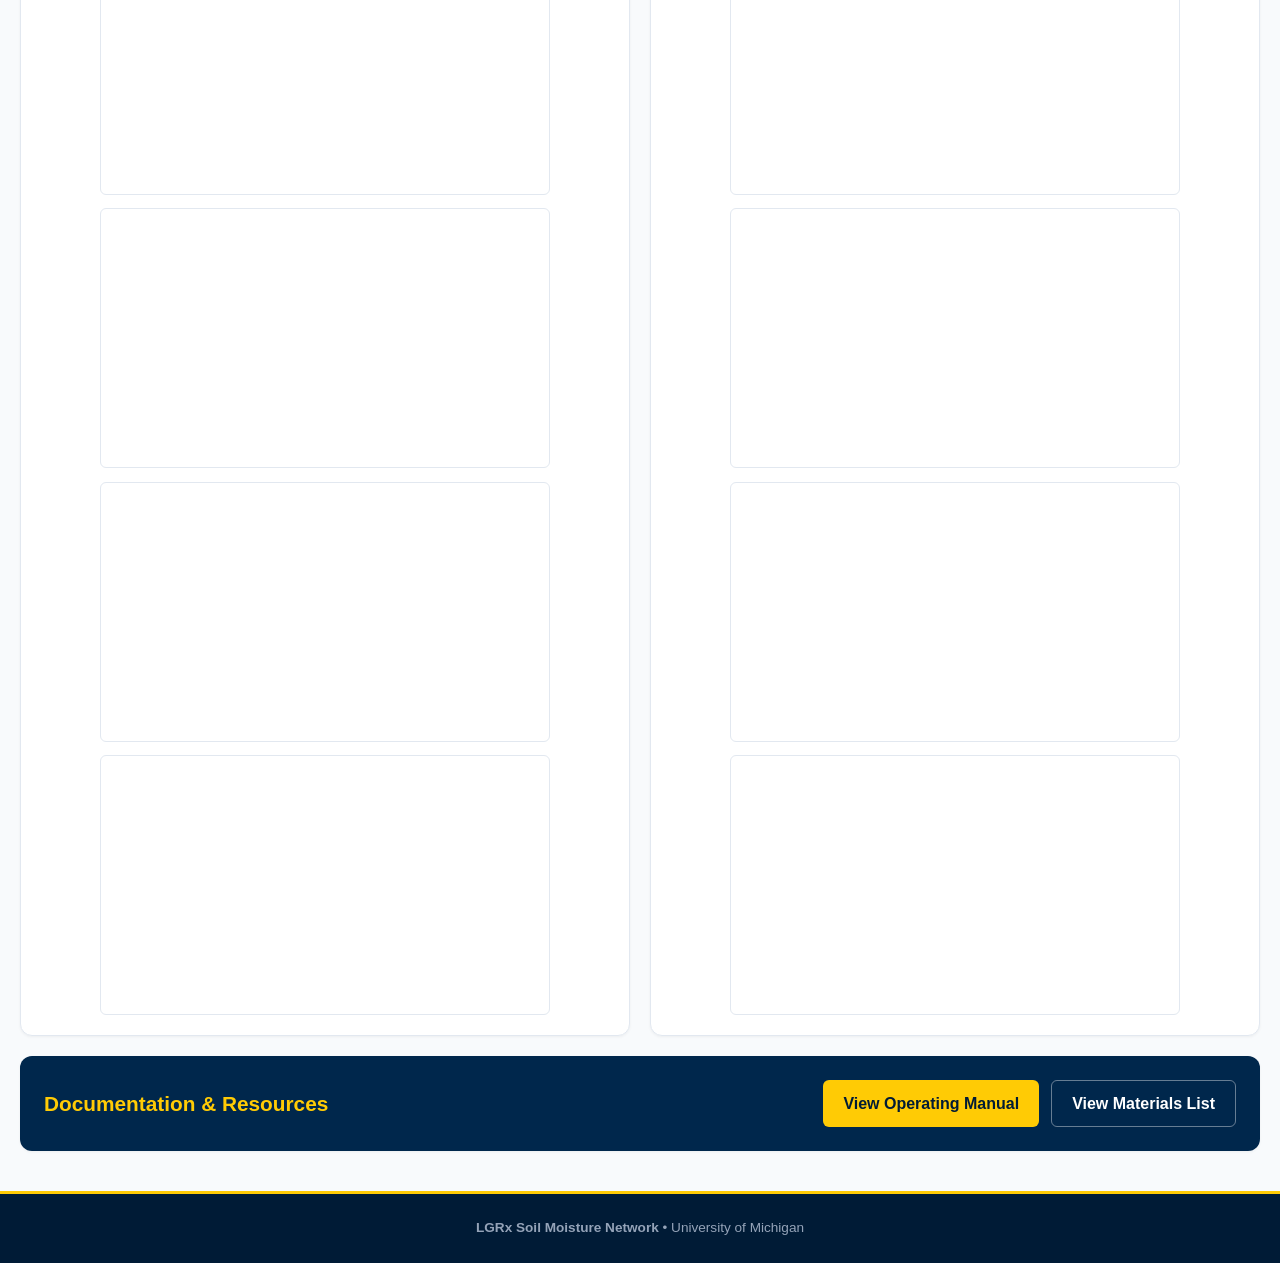
==== commit 037b6fcd: "Add interactive Excel web viewer page (materials.html)" ====
--- a/index.html
+++ b/index.html
@@ -26,7 +26,7 @@
                     <button class="btn-highlight" aria-haspopup="true">Documentation & Resources ▾</button>
                     <div class="dropdown-content">
                         <a href="manual.html">View Operating Manual</a>
-                        <a href="assets/field-node-materials.xlsx" download>Field Node Materials List</a>
+                        <a href="materials.html">View Field Node Materials</a>
                     </div>
                 </div>
             </nav>
@@ -196,7 +196,7 @@
             </div>
             <div class="manual-actions">
                 <a href="manual.html" class="btn-manual-primary">View Operating Manual</a>
-                <a href="assets/field-node-materials.xlsx" download class="btn-manual-secondary">Field Node Materials List</a>
+                <a href="materials.html" class="btn-manual-secondary">View Materials List</a>
             </div>
         </section>
 
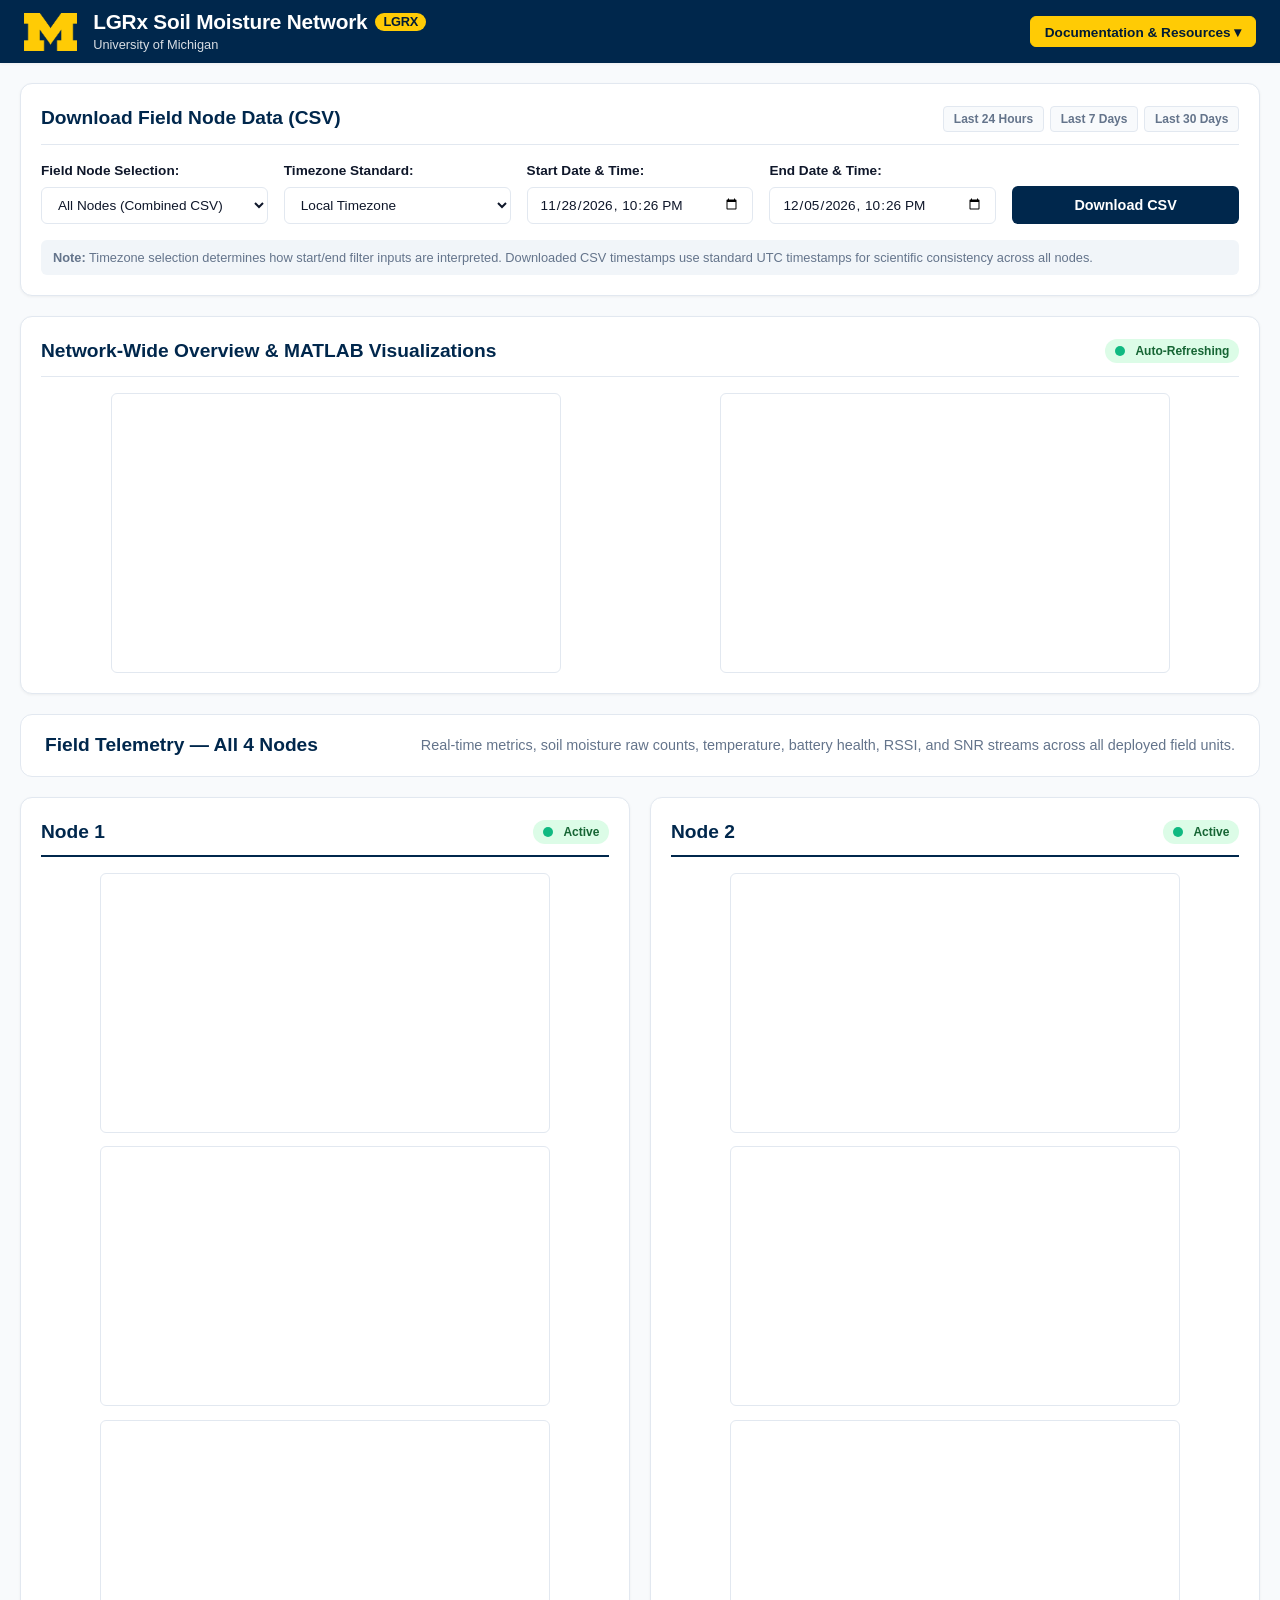
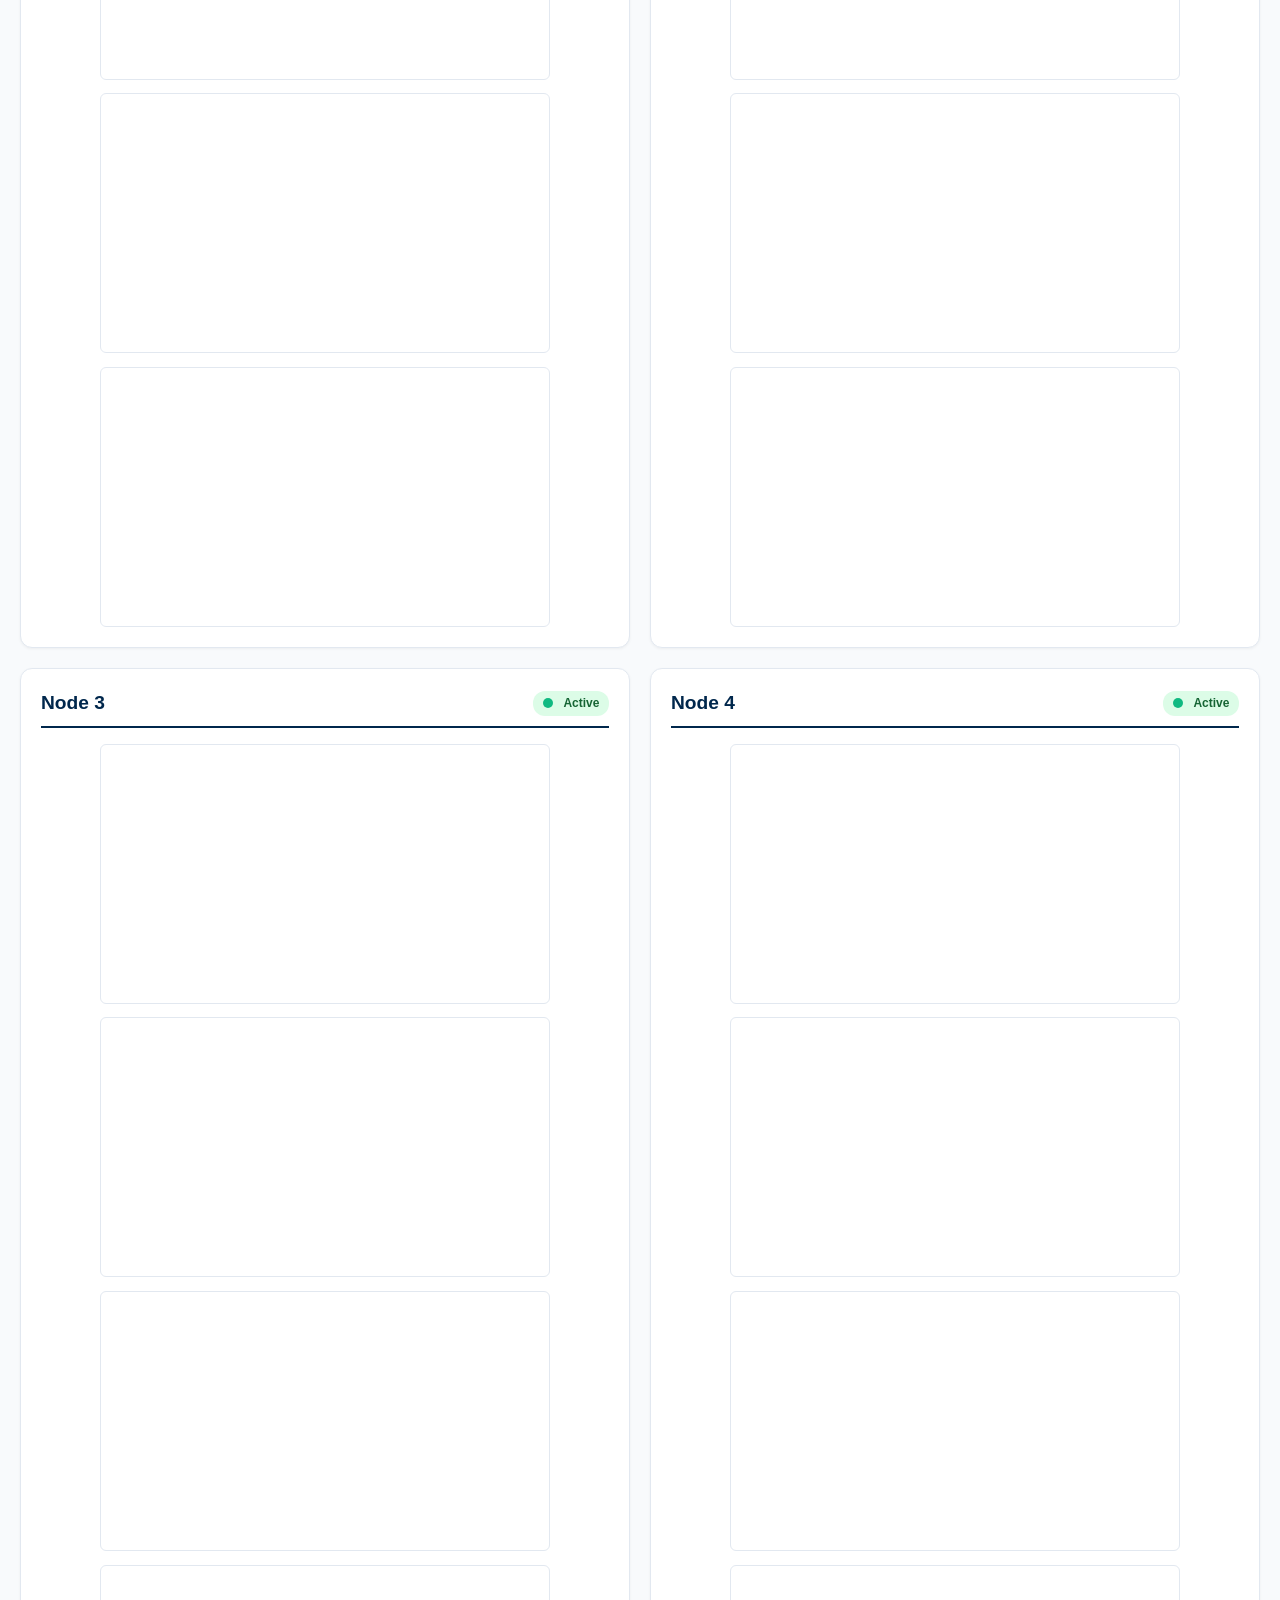
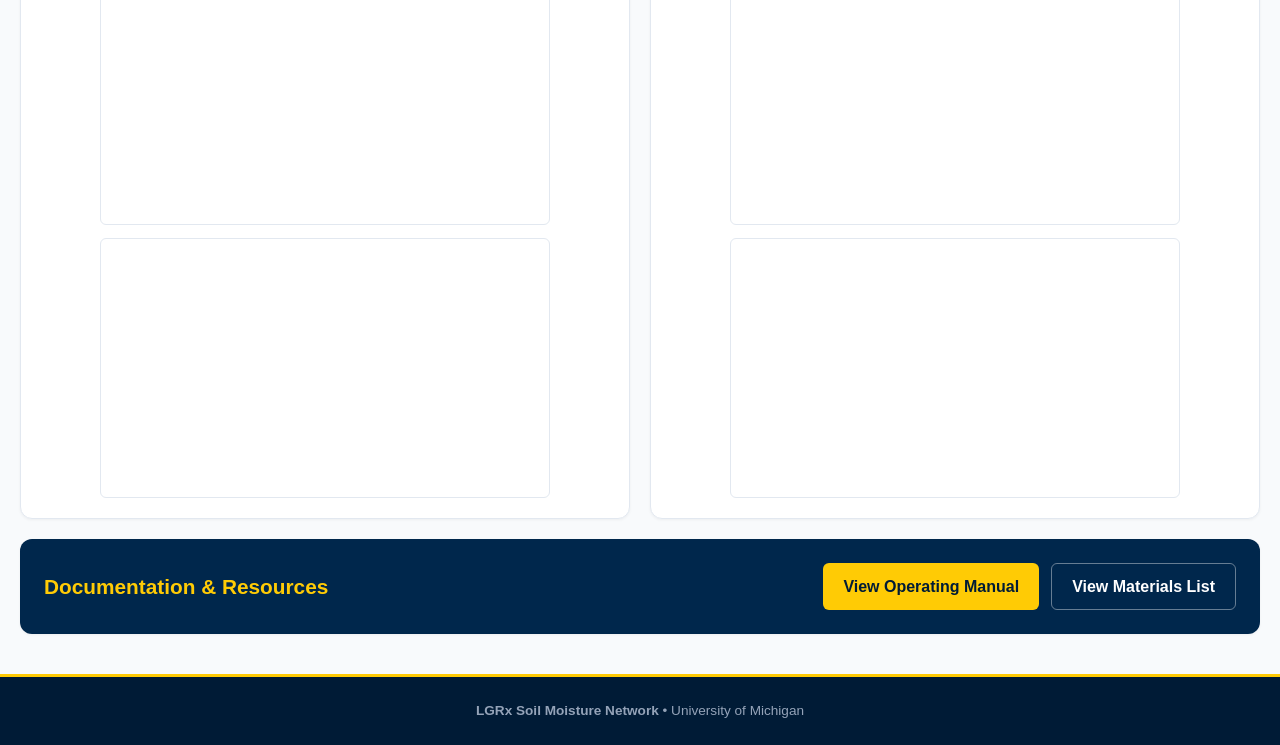
==== commit 2c72fe2d: "Update all ThingSpeak channel IDs to new channels for all 4 nodes" ====
--- a/index.html
+++ b/index.html
@@ -126,64 +126,60 @@
                 <!-- NODE 1 -->
                 <div class="node-card">
                     <div class="node-header">
-                        <h3><a href="https://thingspeak.mathworks.com/channels/2996904" target="_blank" rel="noopener noreferrer">Node 1</a></h3>
-                        <span class="node-status-badge"><span class="pulse-dot"></span>Active</span>
-                    </div>
-                    <div class="iframe-container">
-                        <iframe loading="lazy" class="widget-iframe" src="https://thingspeak.mathworks.com/channels/2996904/widgets/1096794" title="Node 1 Status Widget"></iframe>
-                        <iframe loading="lazy" src="https://thingspeak.mathworks.com/channels/2996904/charts/2?bgcolor=%23ffffff&color=%2300274C&days=10&dynamic=true&title=Raw+Soil+Moisture&type=line&xaxis=Date&yaxis=Soil+Moisture+%28Raw%29" title="Node 1 Raw Soil Moisture"></iframe>
-                        <iframe loading="lazy" src="https://thingspeak.mathworks.com/channels/2996904/charts/3?bgcolor=%23ffffff&color=%2300b4d8&days=10&dynamic=true&title=Temperature&type=line&xaxis=Date&yaxis=Temperature+%28C%29" title="Node 1 Temperature"></iframe>
-                        <iframe loading="lazy" src="https://thingspeak.mathworks.com/channels/2996904/charts/4?average=240&bgcolor=%23ffffff&color=%23FFCB05&days=10&dynamic=true&title=Battery+Voltage&type=line&xaxis=Date&yaxis=Volts" title="Node 1 Battery Voltage"></iframe>
-                        <iframe loading="lazy" src="https://thingspeak.mathworks.com/channels/2996904/charts/5?bgcolor=%23ffffff&color=%2310b981&days=2&dynamic=true&results=60&title=Received+Signal+Strength&type=line&xaxis=Date&yaxis=dBm" title="Node 1 RSSI"></iframe>
-                        <iframe loading="lazy" src="https://thingspeak.mathworks.com/channels/2996904/charts/6?bgcolor=%23ffffff&color=%238b5cf6&days=2&dynamic=true&results=60&title=Signal-to-Noise+Ratio&type=line&xaxis=Date&yaxis=dB" title="Node 1 SNR"></iframe>
+                        <h3><a href="https://thingspeak.mathworks.com/channels/3378519" target="_blank" rel="noopener noreferrer">Node 1</a></h3>
+                        <span class="node-status-badge"><span class="pulse-dot"></span>Active</span>
+                    </div>
+                    <div class="iframe-container">
+                        <iframe loading="lazy" src="https://thingspeak.mathworks.com/channels/3378519/charts/2?bgcolor=%23ffffff&color=%2300274C&days=10&dynamic=true&title=Raw+Soil+Moisture&type=line&xaxis=Date&yaxis=Soil+Moisture+%28Raw%29" title="Node 1 Raw Soil Moisture"></iframe>
+                        <iframe loading="lazy" src="https://thingspeak.mathworks.com/channels/3378519/charts/3?bgcolor=%23ffffff&color=%2300b4d8&days=10&dynamic=true&title=Temperature&type=line&xaxis=Date&yaxis=Temperature+%28C%29" title="Node 1 Temperature"></iframe>
+                        <iframe loading="lazy" src="https://thingspeak.mathworks.com/channels/3378519/charts/4?average=240&bgcolor=%23ffffff&color=%23FFCB05&days=10&dynamic=true&title=Battery+Voltage&type=line&xaxis=Date&yaxis=Volts" title="Node 1 Battery Voltage"></iframe>
+                        <iframe loading="lazy" src="https://thingspeak.mathworks.com/channels/3378519/charts/5?bgcolor=%23ffffff&color=%2310b981&days=2&dynamic=true&results=60&title=Received+Signal+Strength&type=line&xaxis=Date&yaxis=dBm" title="Node 1 RSSI"></iframe>
+                        <iframe loading="lazy" src="https://thingspeak.mathworks.com/channels/3378519/charts/6?bgcolor=%23ffffff&color=%238b5cf6&days=2&dynamic=true&results=60&title=Signal-to-Noise+Ratio&type=line&xaxis=Date&yaxis=dB" title="Node 1 SNR"></iframe>
                     </div>
                 </div>
 
                 <!-- NODE 2 -->
                 <div class="node-card">
                     <div class="node-header">
-                        <h3><a href="https://thingspeak.mathworks.com/channels/2996908" target="_blank" rel="noopener noreferrer">Node 2</a></h3>
-                        <span class="node-status-badge"><span class="pulse-dot"></span>Active</span>
-                    </div>
-                    <div class="iframe-container">
-                        <iframe loading="lazy" class="widget-iframe" src="https://thingspeak.mathworks.com/channels/2996908/widgets/1096799" title="Node 2 Status Widget"></iframe>
-                        <iframe loading="lazy" src="https://thingspeak.mathworks.com/channels/2996908/charts/2?bgcolor=%23ffffff&color=%2300274C&days=10&dynamic=true&title=Raw+Soil+Moisture&type=line&xaxis=Date&yaxis=Soil+Moisture+%28Raw%29" title="Node 2 Raw Soil Moisture"></iframe>
-                        <iframe loading="lazy" src="https://thingspeak.mathworks.com/channels/2996908/charts/3?bgcolor=%23ffffff&color=%2300b4d8&days=10&dynamic=true&title=Temperature&type=line&xaxis=Date&yaxis=Temperature+%28C%29" title="Node 2 Temperature"></iframe>
-                        <iframe loading="lazy" src="https://thingspeak.mathworks.com/channels/2996908/charts/4?average=240&bgcolor=%23ffffff&color=%23FFCB05&days=10&dynamic=true&title=Battery+Voltage&type=line&xaxis=Date&yaxis=Volts" title="Node 2 Battery Voltage"></iframe>
-                        <iframe loading="lazy" src="https://thingspeak.mathworks.com/channels/2996908/charts/5?bgcolor=%23ffffff&color=%2310b981&days=2&dynamic=true&results=60&title=Received+Signal+Strength&type=line&xaxis=Date&yaxis=dBm" title="Node 2 RSSI"></iframe>
-                        <iframe loading="lazy" src="https://thingspeak.mathworks.com/channels/2996908/charts/6?bgcolor=%23ffffff&color=%238b5cf6&days=2&dynamic=true&results=60&title=Signal-to-Noise+Ratio&type=line&xaxis=Date&yaxis=dB" title="Node 2 SNR"></iframe>
+                        <h3><a href="https://thingspeak.mathworks.com/channels/3378531" target="_blank" rel="noopener noreferrer">Node 2</a></h3>
+                        <span class="node-status-badge"><span class="pulse-dot"></span>Active</span>
+                    </div>
+                    <div class="iframe-container">
+                        <iframe loading="lazy" src="https://thingspeak.mathworks.com/channels/3378531/charts/2?bgcolor=%23ffffff&color=%2300274C&days=10&dynamic=true&title=Raw+Soil+Moisture&type=line&xaxis=Date&yaxis=Soil+Moisture+%28Raw%29" title="Node 2 Raw Soil Moisture"></iframe>
+                        <iframe loading="lazy" src="https://thingspeak.mathworks.com/channels/3378531/charts/3?bgcolor=%23ffffff&color=%2300b4d8&days=10&dynamic=true&title=Temperature&type=line&xaxis=Date&yaxis=Temperature+%28C%29" title="Node 2 Temperature"></iframe>
+                        <iframe loading="lazy" src="https://thingspeak.mathworks.com/channels/3378531/charts/4?average=240&bgcolor=%23ffffff&color=%23FFCB05&days=10&dynamic=true&title=Battery+Voltage&type=line&xaxis=Date&yaxis=Volts" title="Node 2 Battery Voltage"></iframe>
+                        <iframe loading="lazy" src="https://thingspeak.mathworks.com/channels/3378531/charts/5?bgcolor=%23ffffff&color=%2310b981&days=2&dynamic=true&results=60&title=Received+Signal+Strength&type=line&xaxis=Date&yaxis=dBm" title="Node 2 RSSI"></iframe>
+                        <iframe loading="lazy" src="https://thingspeak.mathworks.com/channels/3378531/charts/6?bgcolor=%23ffffff&color=%238b5cf6&days=2&dynamic=true&results=60&title=Signal-to-Noise+Ratio&type=line&xaxis=Date&yaxis=dB" title="Node 2 SNR"></iframe>
                     </div>
                 </div>
 
                 <!-- NODE 3 -->
                 <div class="node-card">
                     <div class="node-header">
-                        <h3><a href="https://thingspeak.mathworks.com/channels/2996910" target="_blank" rel="noopener noreferrer">Node 3</a></h3>
-                        <span class="node-status-badge"><span class="pulse-dot"></span>Active</span>
-                    </div>
-                    <div class="iframe-container">
-                        <iframe loading="lazy" class="widget-iframe" src="https://thingspeak.mathworks.com/channels/2996910/widgets/1096813" title="Node 3 Status Widget"></iframe>
-                        <iframe loading="lazy" src="https://thingspeak.mathworks.com/channels/2996910/charts/2?bgcolor=%23ffffff&color=%2300274C&days=10&dynamic=true&title=Raw+Soil+Moisture&type=line&xaxis=Date&yaxis=Soil+Moisture+%28Raw%29" title="Node 3 Raw Soil Moisture"></iframe>
-                        <iframe loading="lazy" src="https://thingspeak.mathworks.com/channels/2996910/charts/3?bgcolor=%23ffffff&color=%2300b4d8&days=10&dynamic=true&title=Temperature&type=line&xaxis=Date&yaxis=Temperature+%28C%29" title="Node 3 Temperature"></iframe>
-                        <iframe loading="lazy" src="https://thingspeak.mathworks.com/channels/2996910/charts/4?average=240&bgcolor=%23ffffff&color=%23FFCB05&days=10&dynamic=true&title=Battery+Voltage&type=line&xaxis=Date&yaxis=Volts" title="Node 3 Battery Voltage"></iframe>
-                        <iframe loading="lazy" src="https://thingspeak.mathworks.com/channels/2996910/charts/5?bgcolor=%23ffffff&color=%2310b981&days=2&dynamic=true&results=60&title=Received+Signal+Strength&type=line&xaxis=Date&yaxis=dBm" title="Node 3 RSSI"></iframe>
-                        <iframe loading="lazy" src="https://thingspeak.mathworks.com/channels/2996910/charts/6?bgcolor=%23ffffff&color=%238b5cf6&days=2&dynamic=true&results=60&title=Signal-to-Noise+Ratio&type=line&xaxis=Date&yaxis=dB" title="Node 3 SNR"></iframe>
+                        <h3><a href="https://thingspeak.mathworks.com/channels/3378533" target="_blank" rel="noopener noreferrer">Node 3</a></h3>
+                        <span class="node-status-badge"><span class="pulse-dot"></span>Active</span>
+                    </div>
+                    <div class="iframe-container">
+                        <iframe loading="lazy" src="https://thingspeak.mathworks.com/channels/3378533/charts/2?bgcolor=%23ffffff&color=%2300274C&days=10&dynamic=true&title=Raw+Soil+Moisture&type=line&xaxis=Date&yaxis=Soil+Moisture+%28Raw%29" title="Node 3 Raw Soil Moisture"></iframe>
+                        <iframe loading="lazy" src="https://thingspeak.mathworks.com/channels/3378533/charts/3?bgcolor=%23ffffff&color=%2300b4d8&days=10&dynamic=true&title=Temperature&type=line&xaxis=Date&yaxis=Temperature+%28C%29" title="Node 3 Temperature"></iframe>
+                        <iframe loading="lazy" src="https://thingspeak.mathworks.com/channels/3378533/charts/4?average=240&bgcolor=%23ffffff&color=%23FFCB05&days=10&dynamic=true&title=Battery+Voltage&type=line&xaxis=Date&yaxis=Volts" title="Node 3 Battery Voltage"></iframe>
+                        <iframe loading="lazy" src="https://thingspeak.mathworks.com/channels/3378533/charts/5?bgcolor=%23ffffff&color=%2310b981&days=2&dynamic=true&results=60&title=Received+Signal+Strength&type=line&xaxis=Date&yaxis=dBm" title="Node 3 RSSI"></iframe>
+                        <iframe loading="lazy" src="https://thingspeak.mathworks.com/channels/3378533/charts/6?bgcolor=%23ffffff&color=%238b5cf6&days=2&dynamic=true&results=60&title=Signal-to-Noise+Ratio&type=line&xaxis=Date&yaxis=dB" title="Node 3 SNR"></iframe>
                     </div>
                 </div>
 
                 <!-- NODE 4 -->
                 <div class="node-card">
                     <div class="node-header">
-                        <h3><a href="https://thingspeak.mathworks.com/channels/2996911" target="_blank" rel="noopener noreferrer">Node 4</a></h3>
-                        <span class="node-status-badge"><span class="pulse-dot"></span>Active</span>
-                    </div>
-                    <div class="iframe-container">
-                        <iframe loading="lazy" class="widget-iframe" src="https://thingspeak.mathworks.com/channels/2996911/widgets/1096815" title="Node 4 Status Widget"></iframe>
-                        <iframe loading="lazy" src="https://thingspeak.mathworks.com/channels/2996911/charts/2?bgcolor=%23ffffff&color=%2300274C&days=10&dynamic=true&title=Raw+Soil+Moisture&type=line&xaxis=Date&yaxis=Soil+Moisture+%28Raw%29" title="Node 4 Raw Soil Moisture"></iframe>
-                        <iframe loading="lazy" src="https://thingspeak.mathworks.com/channels/2996911/charts/3?bgcolor=%23ffffff&color=%2300b4d8&days=10&dynamic=true&title=Temperature&type=line&xaxis=Date&yaxis=Temperature+%28C%29" title="Node 4 Temperature"></iframe>
-                        <iframe loading="lazy" src="https://thingspeak.mathworks.com/channels/2996911/charts/4?average=240&bgcolor=%23ffffff&color=%23FFCB05&days=10&dynamic=true&title=Battery+Voltage&type=line&xaxis=Date&yaxis=Volts" title="Node 4 Battery Voltage"></iframe>
-                        <iframe loading="lazy" src="https://thingspeak.mathworks.com/channels/2996911/charts/5?bgcolor=%23ffffff&color=%2310b981&days=2&dynamic=true&results=60&title=Received+Signal+Strength&type=line&xaxis=Date&yaxis=dBm" title="Node 4 RSSI"></iframe>
-                        <iframe loading="lazy" src="https://thingspeak.mathworks.com/channels/2996911/charts/6?bgcolor=%23ffffff&color=%238b5cf6&days=2&dynamic=true&results=60&title=Signal-to-Noise+Ratio&type=line&xaxis=Date&yaxis=dB" title="Node 4 SNR"></iframe>
+                        <h3><a href="https://thingspeak.mathworks.com/channels/3378534" target="_blank" rel="noopener noreferrer">Node 4</a></h3>
+                        <span class="node-status-badge"><span class="pulse-dot"></span>Active</span>
+                    </div>
+                    <div class="iframe-container">
+                        <iframe loading="lazy" src="https://thingspeak.mathworks.com/channels/3378534/charts/2?bgcolor=%23ffffff&color=%2300274C&days=10&dynamic=true&title=Raw+Soil+Moisture&type=line&xaxis=Date&yaxis=Soil+Moisture+%28Raw%29" title="Node 4 Raw Soil Moisture"></iframe>
+                        <iframe loading="lazy" src="https://thingspeak.mathworks.com/channels/3378534/charts/3?bgcolor=%23ffffff&color=%2300b4d8&days=10&dynamic=true&title=Temperature&type=line&xaxis=Date&yaxis=Temperature+%28C%29" title="Node 4 Temperature"></iframe>
+                        <iframe loading="lazy" src="https://thingspeak.mathworks.com/channels/3378534/charts/4?average=240&bgcolor=%23ffffff&color=%23FFCB05&days=10&dynamic=true&title=Battery+Voltage&type=line&xaxis=Date&yaxis=Volts" title="Node 4 Battery Voltage"></iframe>
+                        <iframe loading="lazy" src="https://thingspeak.mathworks.com/channels/3378534/charts/5?bgcolor=%23ffffff&color=%2310b981&days=2&dynamic=true&results=60&title=Received+Signal+Strength&type=line&xaxis=Date&yaxis=dBm" title="Node 4 RSSI"></iframe>
+                        <iframe loading="lazy" src="https://thingspeak.mathworks.com/channels/3378534/charts/6?bgcolor=%23ffffff&color=%238b5cf6&days=2&dynamic=true&results=60&title=Signal-to-Noise+Ratio&type=line&xaxis=Date&yaxis=dB" title="Node 4 SNR"></iframe>
                     </div>
                 </div>
             </div>
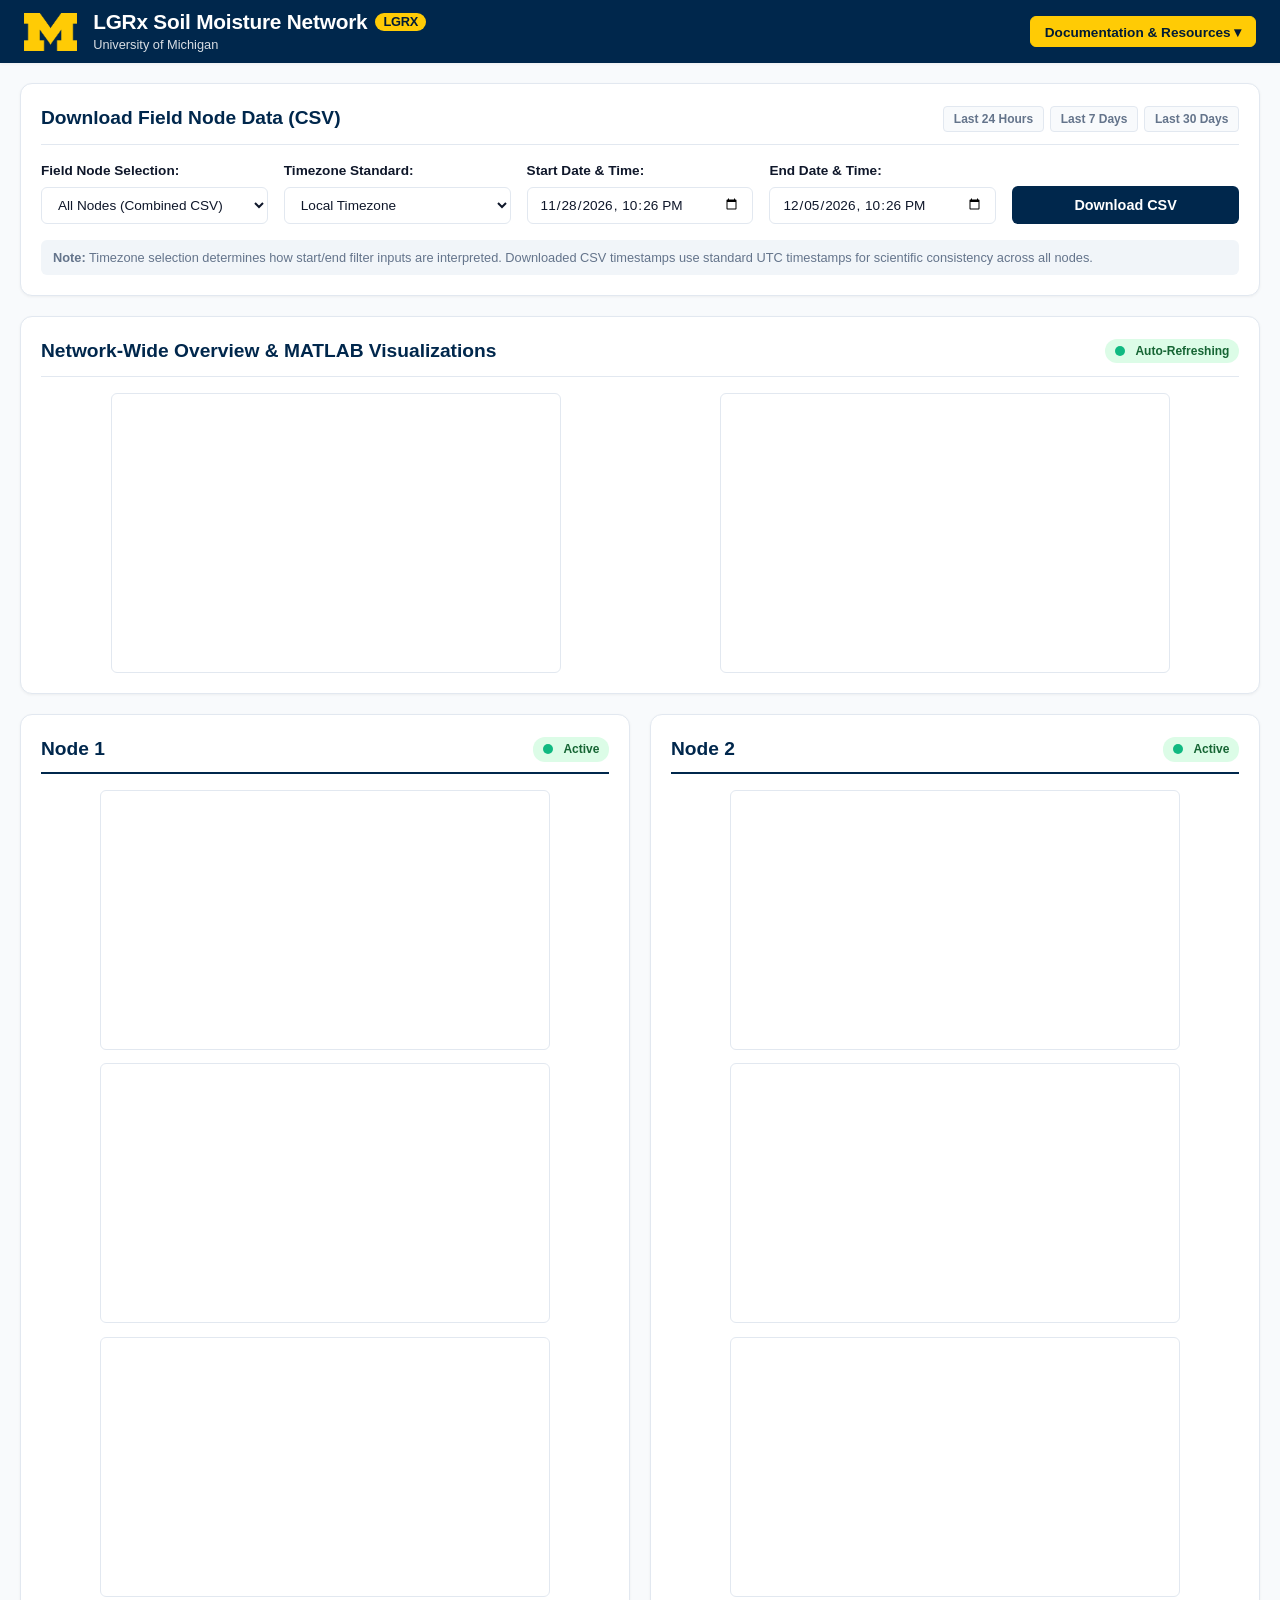
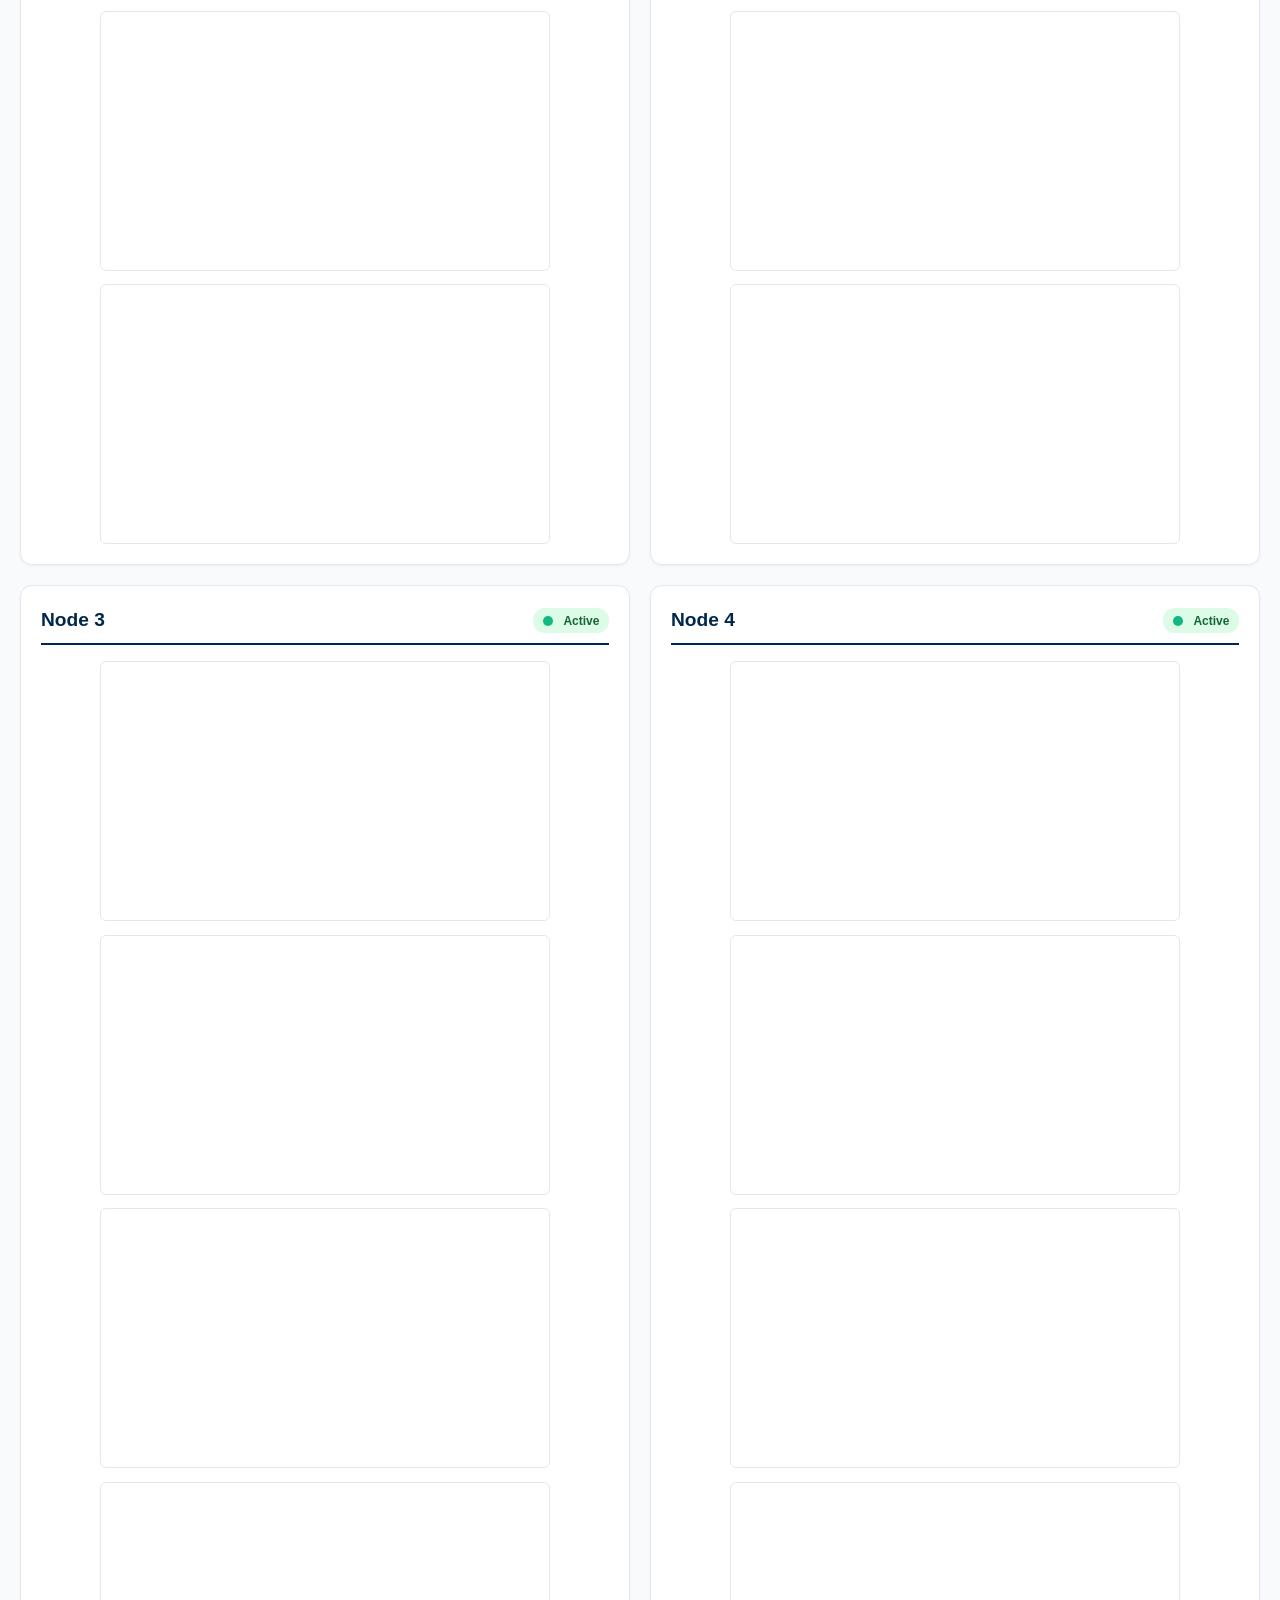
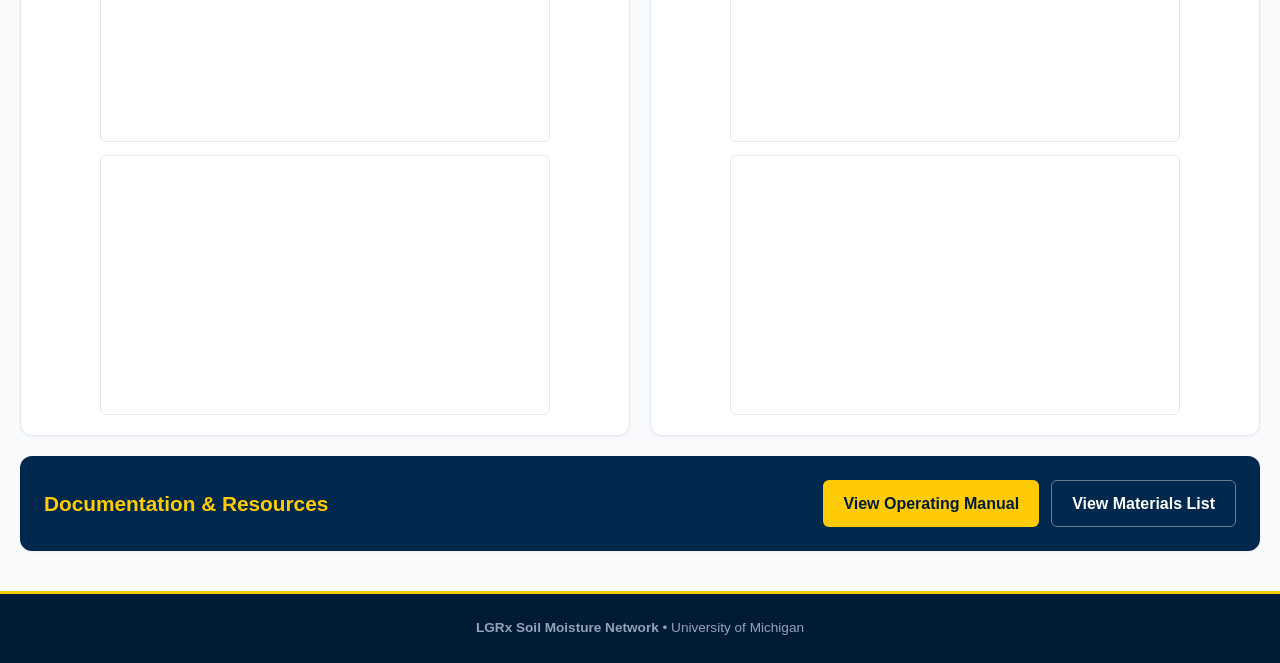
==== commit 5bd0491f: "Remove Field Telemetry section header banner" ====
--- a/index.html
+++ b/index.html
@@ -117,10 +117,6 @@
 
         <!-- ALL 4 FIELD NODES ON 1 SINGLE PAGE -->
         <section id="all-nodes" class="all-nodes-container">
-            <div class="section-header" style="background: var(--bg-card); padding: 1rem 1.5rem; border-radius: var(--radius-md); margin-bottom: 1.25rem; border: 1px solid var(--border-color);">
-                <h2>Field Telemetry — All 4 Nodes</h2>
-                <p style="font-size: 0.9rem; color: var(--text-muted);">Real-time metrics, soil moisture raw counts, temperature, battery health, RSSI, and SNR streams across all deployed field units.</p>
-            </div>
 
             <div class="nodes-grid-4col">
                 <!-- NODE 1 -->
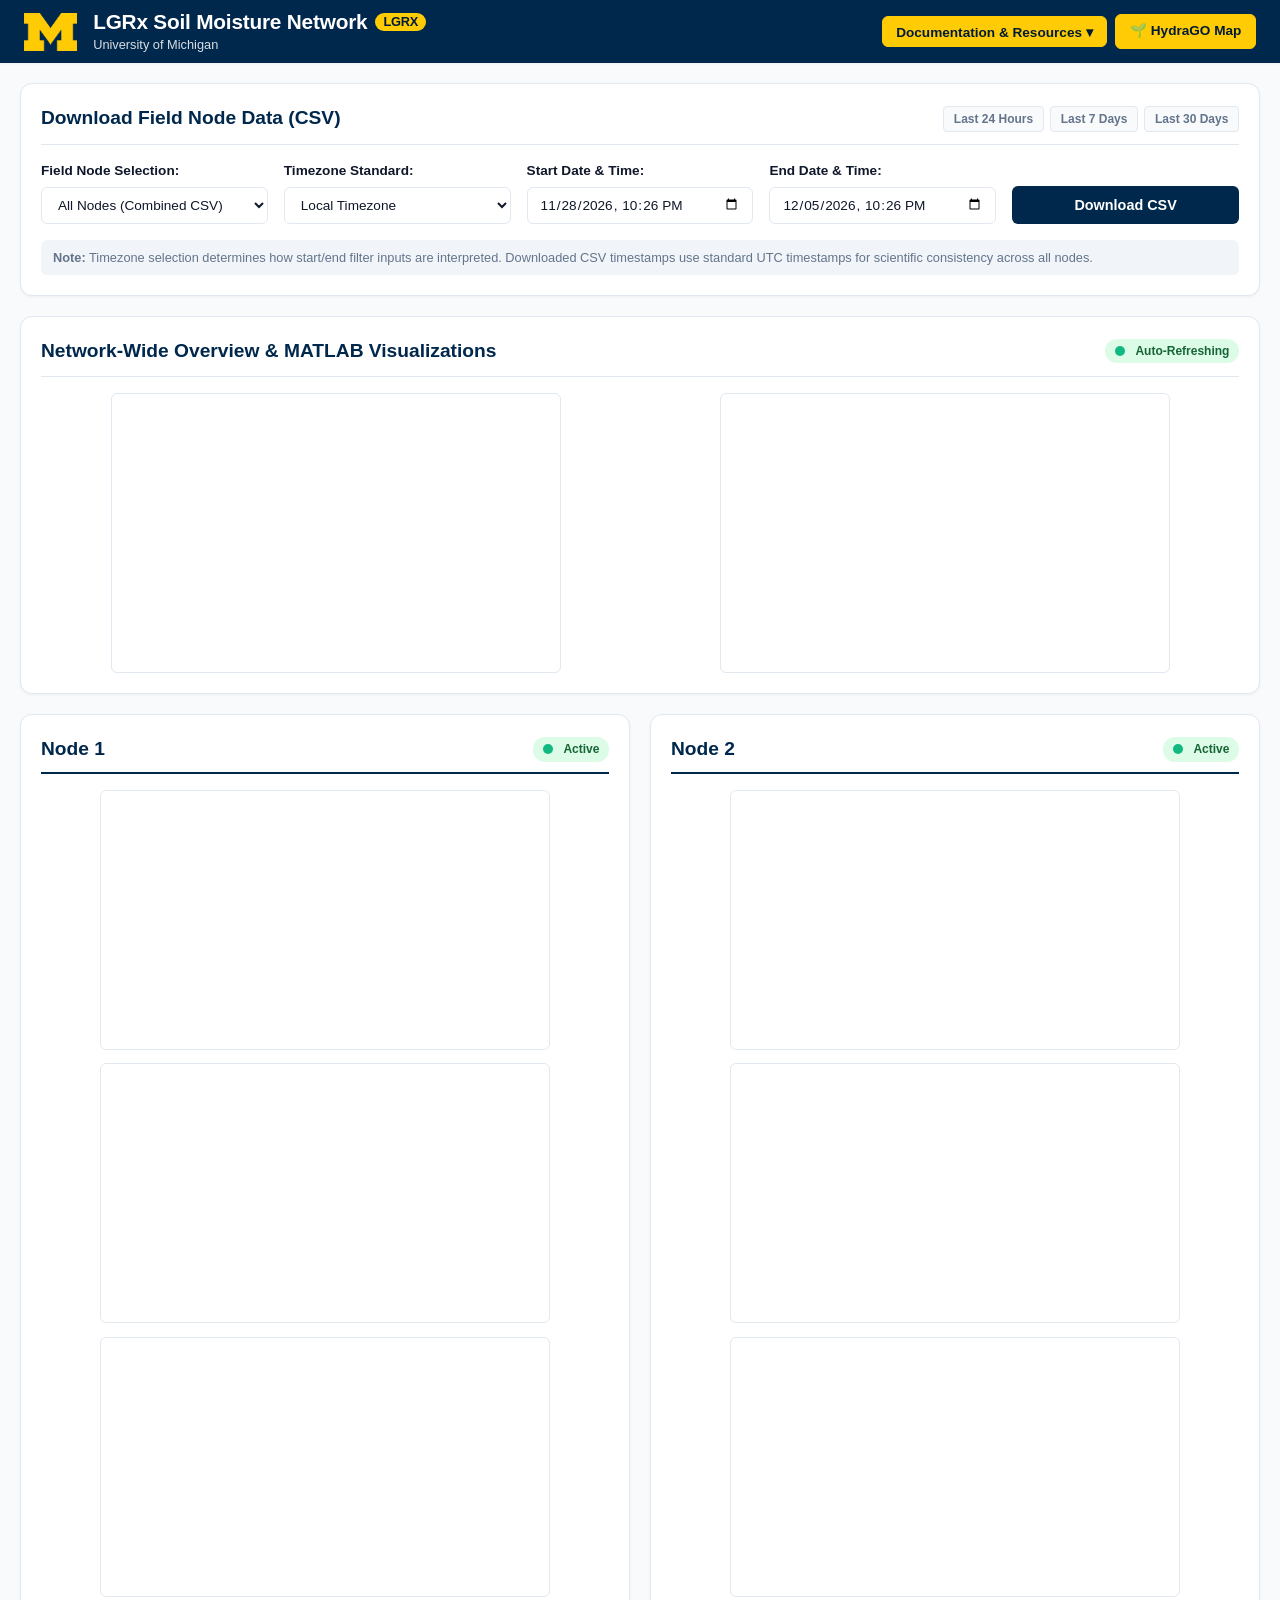
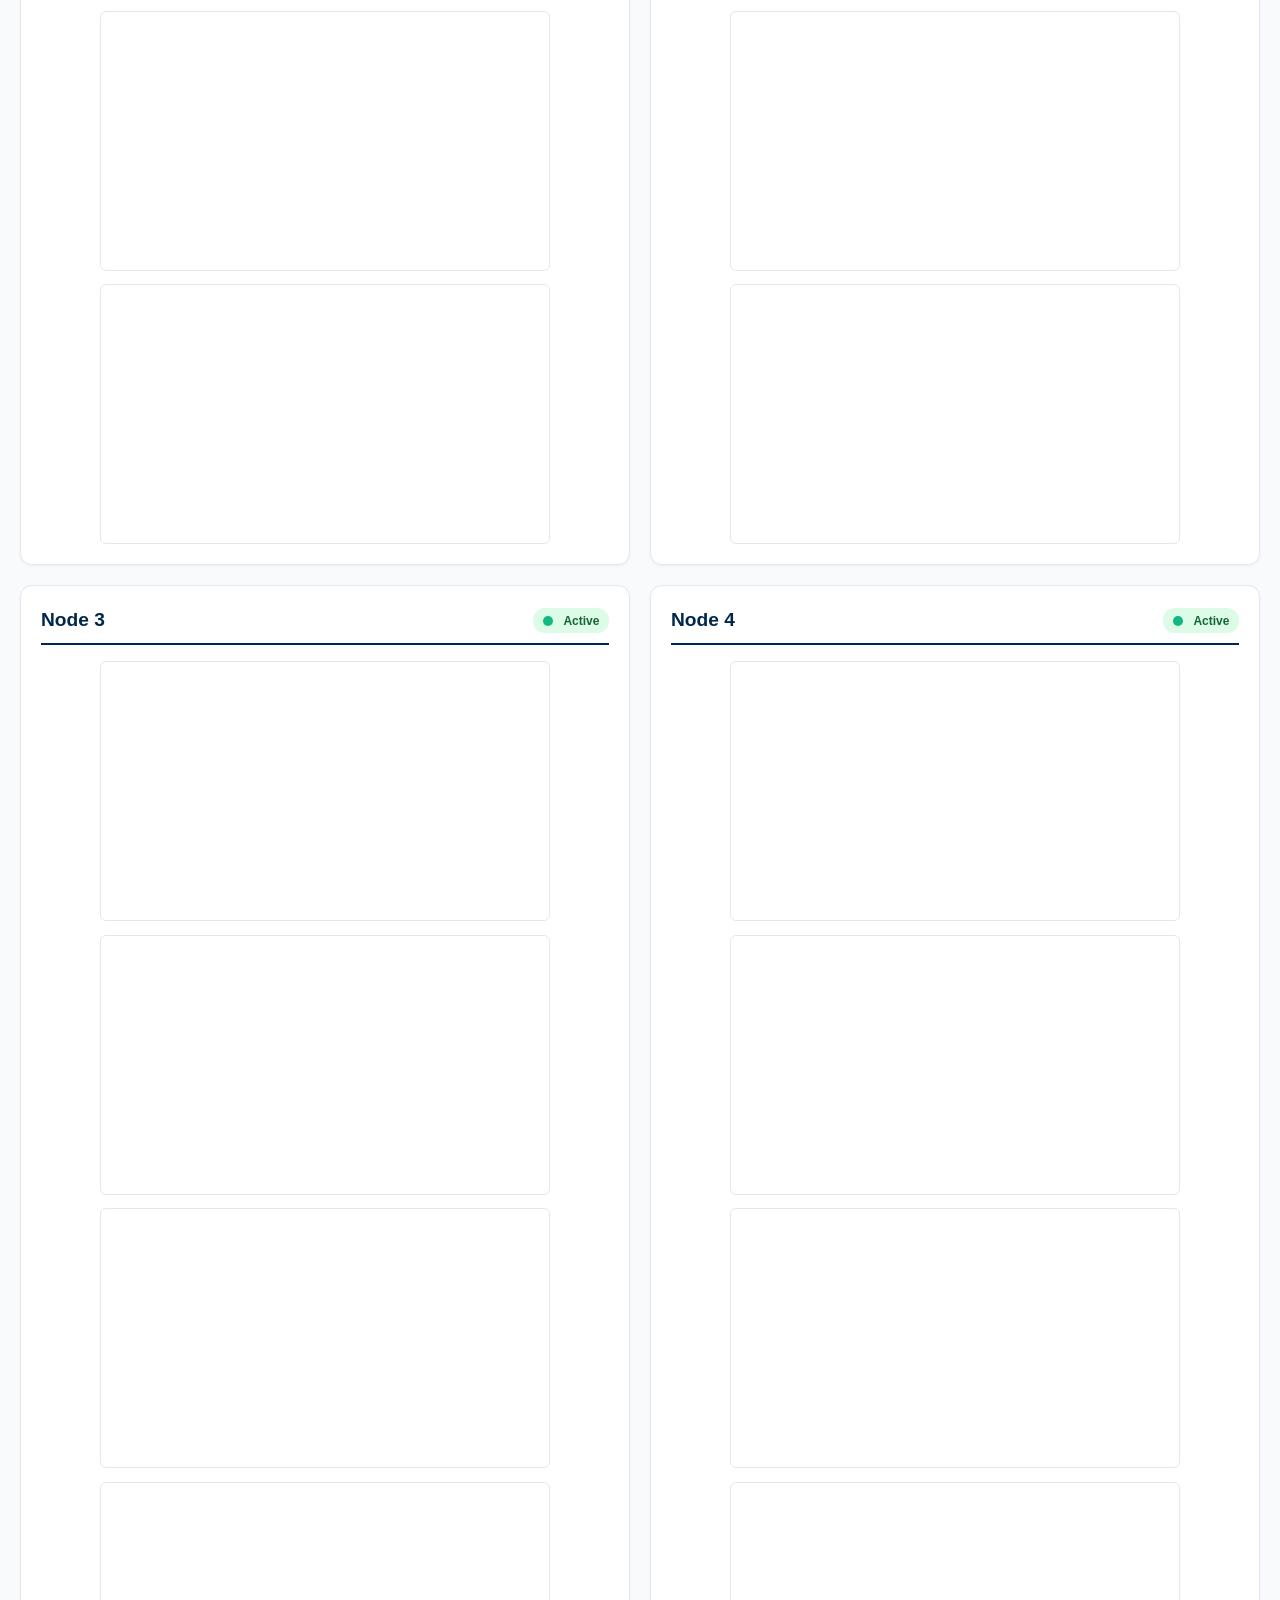
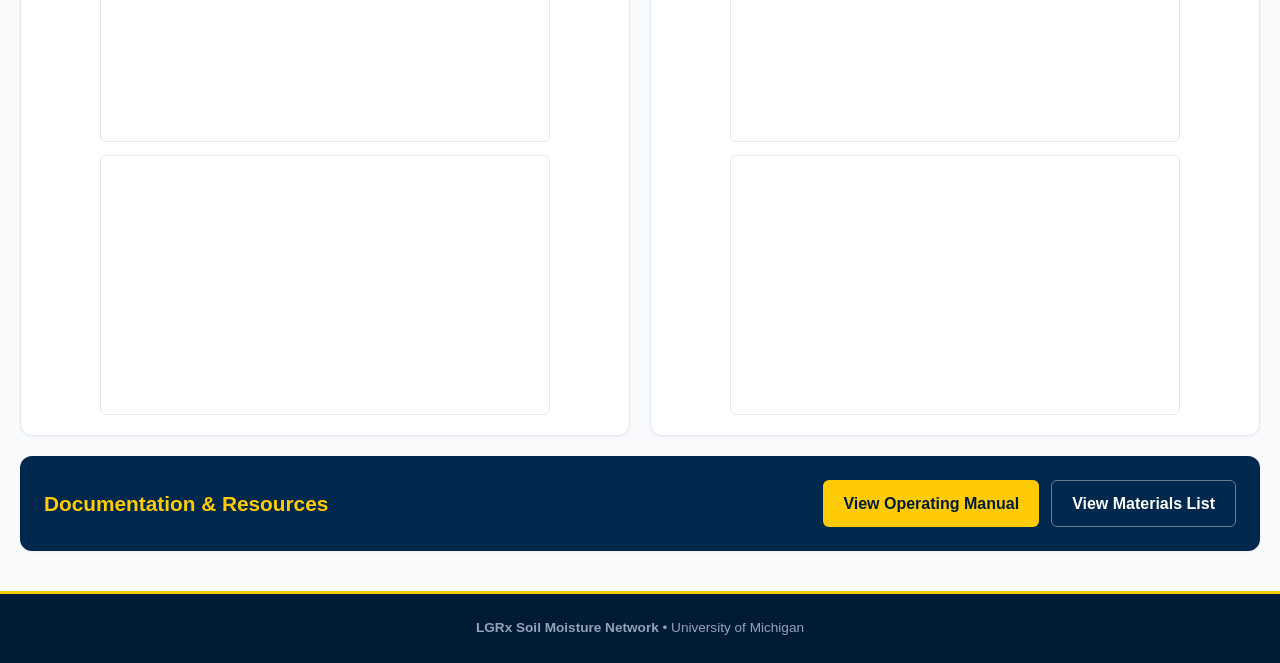
==== commit 0c6eccad: "Add HydraGO CSV upload & field hydration map page" ====
--- a/index.html
+++ b/index.html
@@ -29,6 +29,7 @@
                         <a href="materials.html">View Field Node Materials</a>
                     </div>
                 </div>
+                <a href="hydrago.html" class="btn-highlight">🌱 HydraGO Map</a>
             </nav>
         </div>
     </header>
@@ -102,14 +103,14 @@
                 <iframe
                     id="moisturePlot"
                     title="Volumetric Soil Moisture Network Overview"
-                    src="https://thingspeak.mathworks.com/apps/matlab_visualizations/631513"
+                    src="https://thingspeak.mathworks.com/apps/matlab_visualizations/686745"
                     loading="lazy">
                 </iframe>
 
                 <iframe
                     id="tempPlot"
                     title="Ground Temperature Network Overview"
-                    src="https://thingspeak.mathworks.com/apps/matlab_visualizations/631516"
+                    src="https://thingspeak.mathworks.com/apps/matlab_visualizations/686746"
                     loading="lazy">
                 </iframe>
             </div>
@@ -198,4 +199,4 @@
         <p><strong>LGRx Soil Moisture Network</strong> • University of Michigan</p>
     </footer>
 </body>
-</html>
+</html>
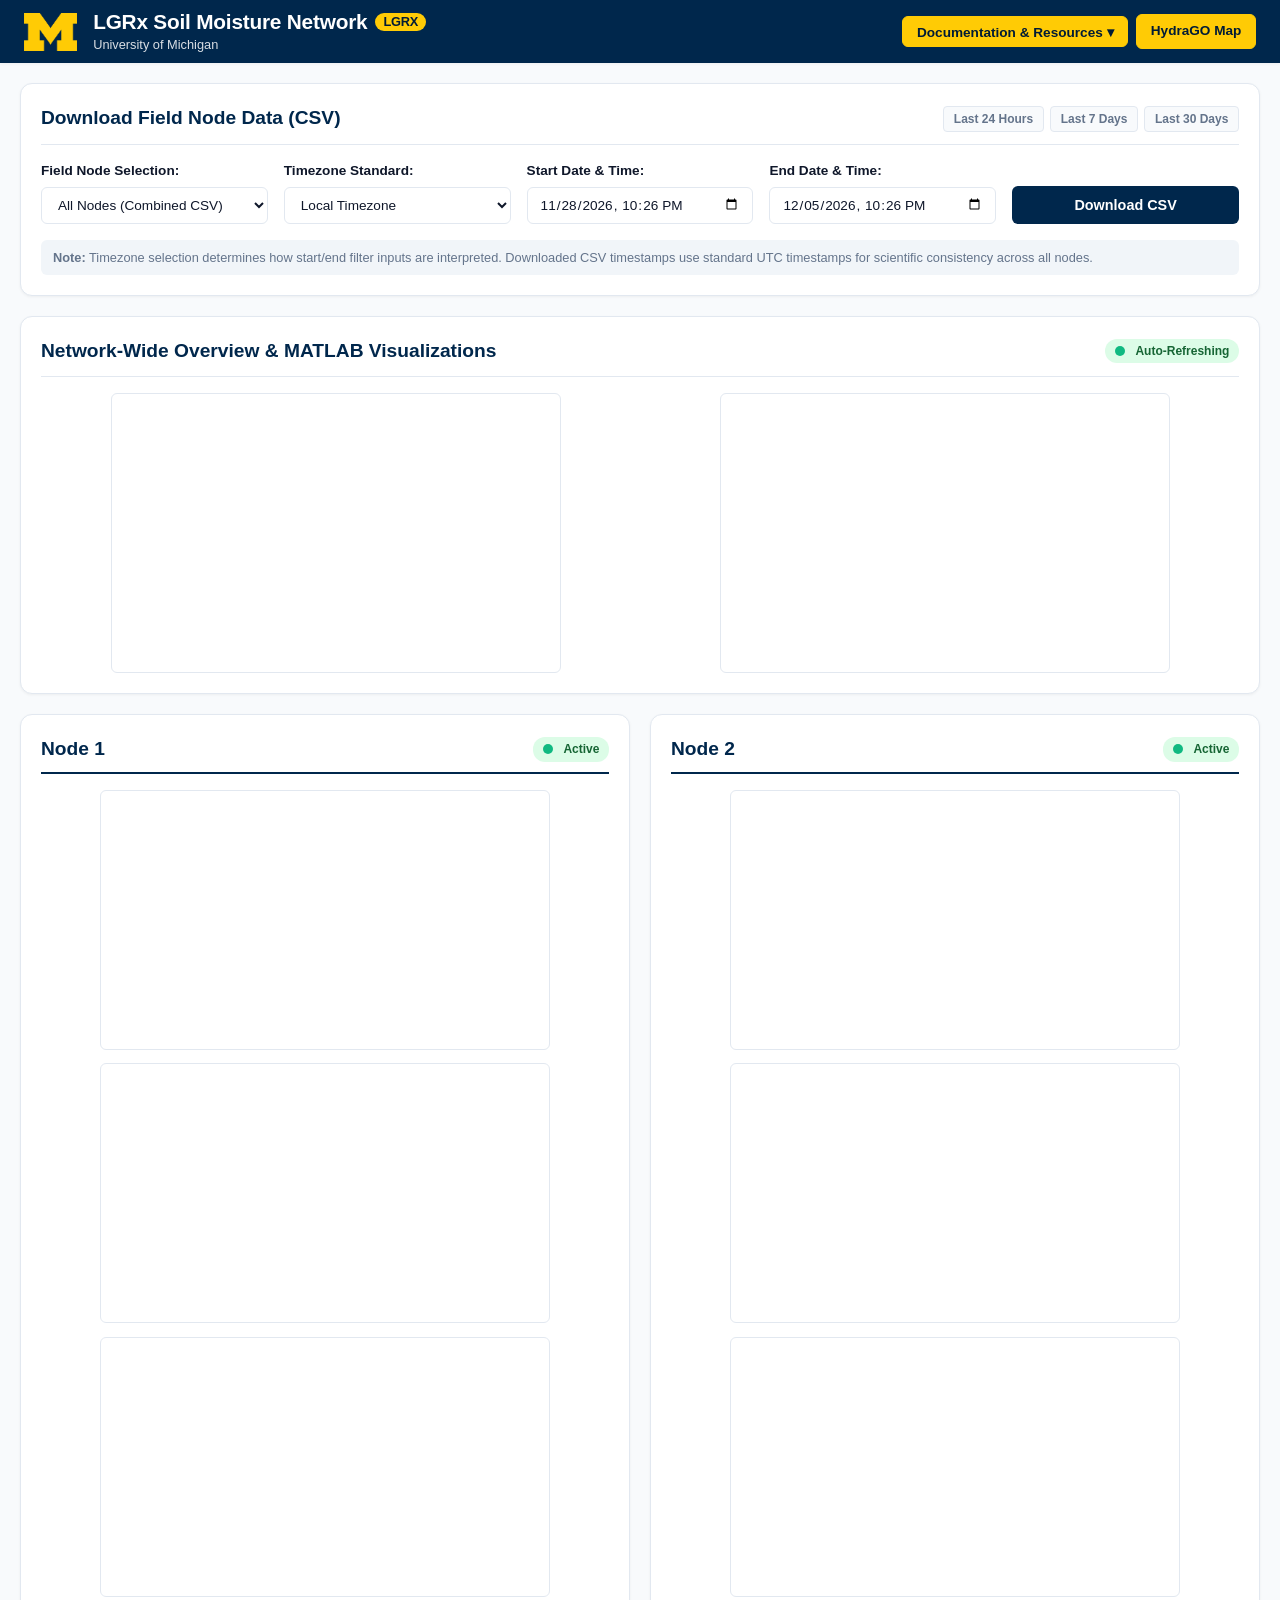
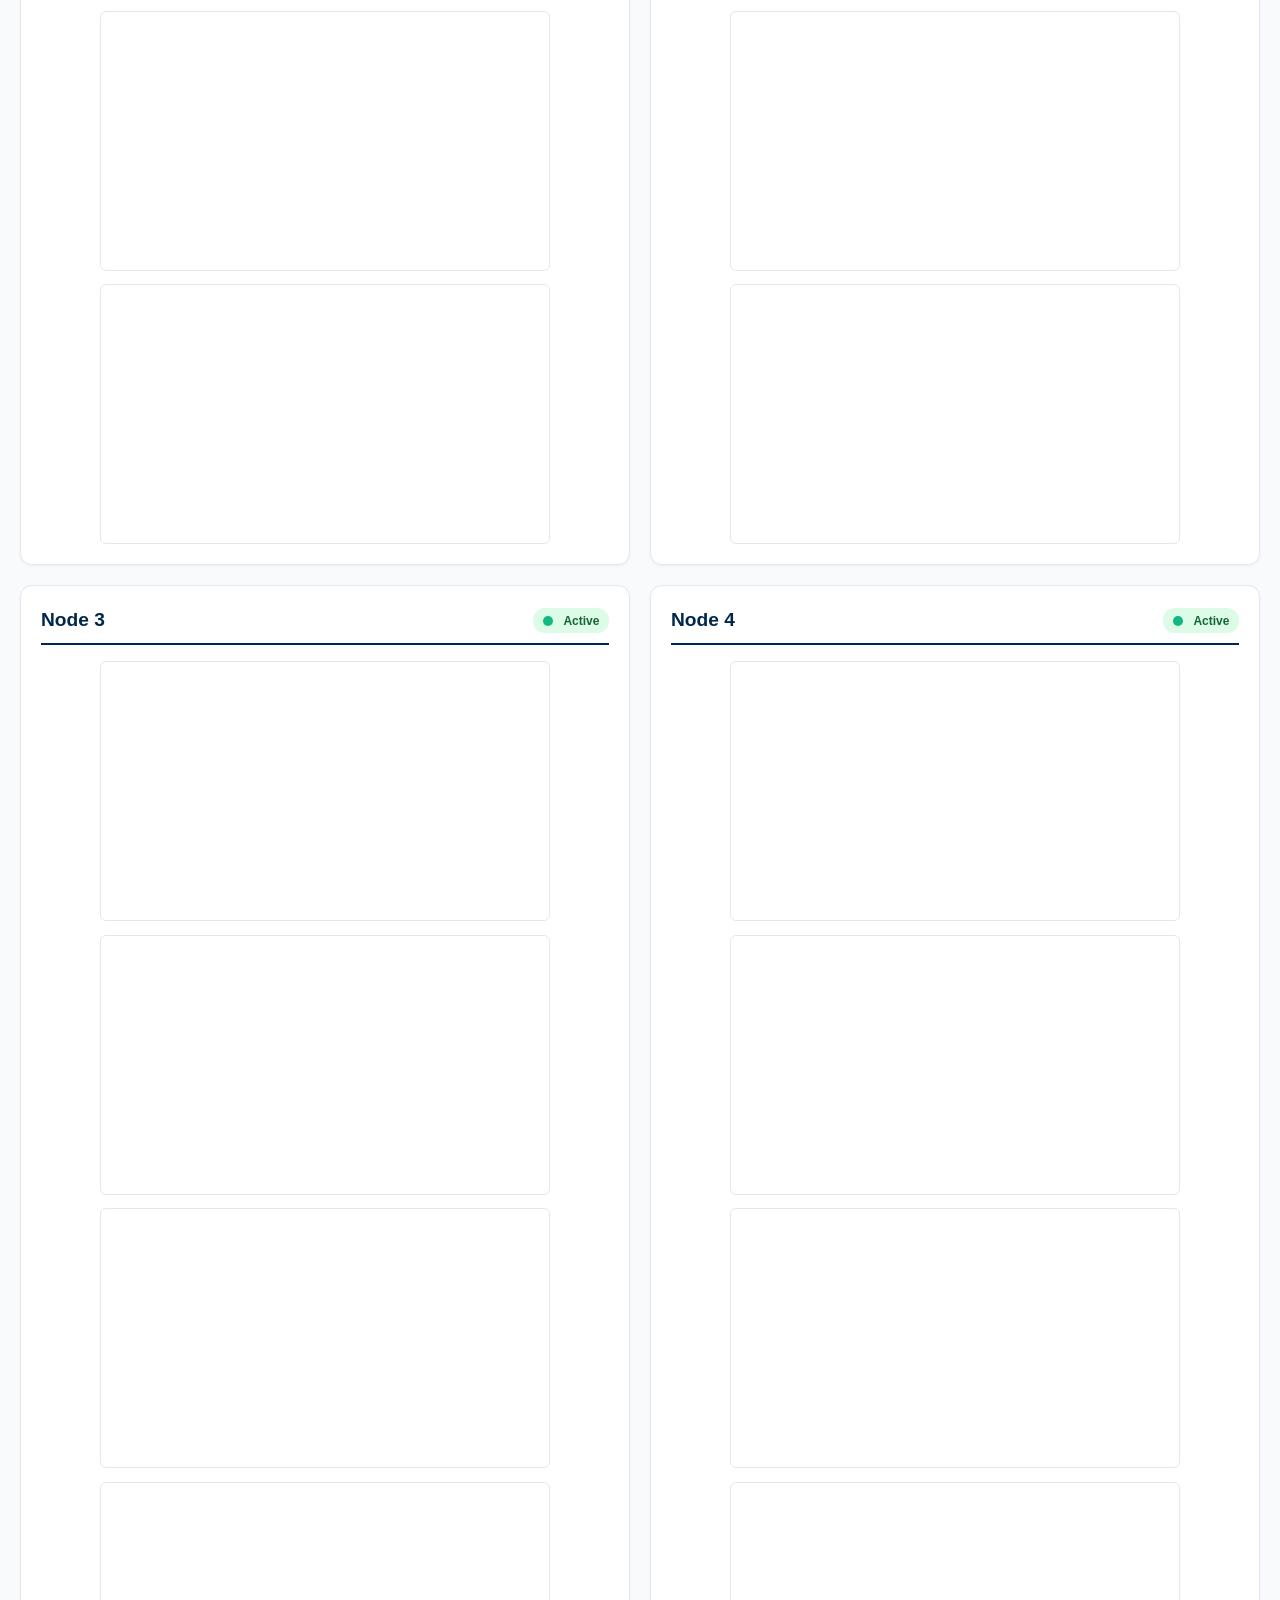
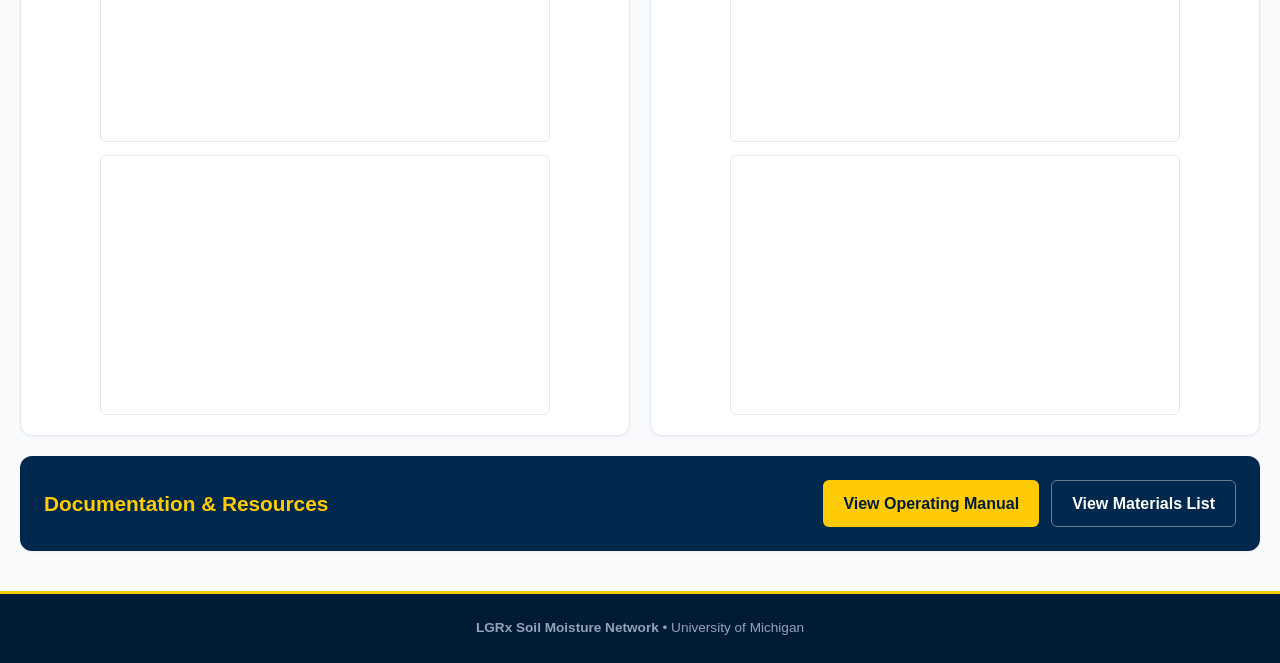
==== commit 2aeb8724: "Align HydraGO page formatting with main site, remove emojis, add sample dataset" ====
--- a/index.html
+++ b/index.html
@@ -29,7 +29,7 @@
                         <a href="materials.html">View Field Node Materials</a>
                     </div>
                 </div>
-                <a href="hydrago.html" class="btn-highlight">🌱 HydraGO Map</a>
+                <a href="hydrago.html" class="btn-highlight">HydraGO Map</a>
             </nav>
         </div>
     </header>
